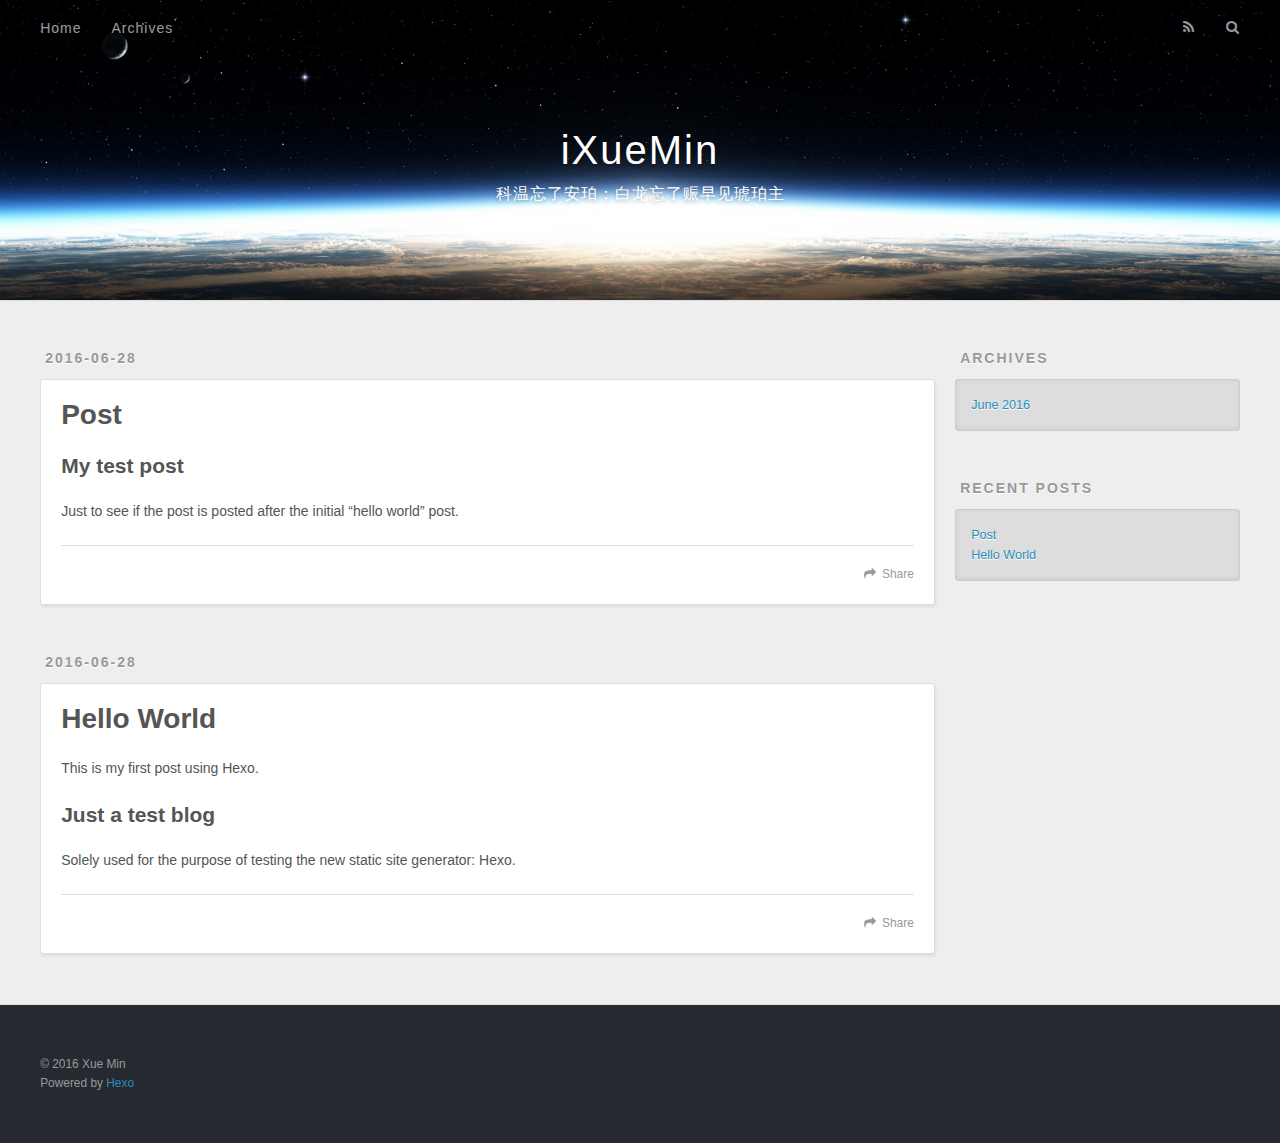
==== index.html @ 7522e84b "Site updated: 2016-06-28 23:35:28" ====
<!DOCTYPE html>
<html>
<head>
  <meta charset="utf-8">
  
  <title>iXueMin</title>
  <meta name="viewport" content="width=device-width, initial-scale=1, maximum-scale=1">
  <meta name="description">
<meta property="og:type" content="website">
<meta property="og:title" content="iXueMin">
<meta property="og:url" content="http://yoursite.com/index.html">
<meta property="og:site_name" content="iXueMin">
<meta property="og:description">
<meta name="twitter:card" content="summary">
<meta name="twitter:title" content="iXueMin">
<meta name="twitter:description">
  
    <link rel="alternate" href="/atom.xml" title="iXueMin" type="application/atom+xml">
  
  
    <link rel="icon" href="/favicon.png">
  
  
    <link href="//fonts.googleapis.com/css?family=Source+Code+Pro" rel="stylesheet" type="text/css">
  
  <link rel="stylesheet" href="/css/style.css">
  

</head>

<body>
  <div id="container">
    <div id="wrap">
      <header id="header">
  <div id="banner"></div>
  <div id="header-outer" class="outer">
    <div id="header-title" class="inner">
      <h1 id="logo-wrap">
        <a href="/" id="logo">iXueMin</a>
      </h1>
      
        <h2 id="subtitle-wrap">
          <a href="/" id="subtitle">科温忘了安珀；白龙忘了赈早见琥珀主</a>
        </h2>
      
    </div>
    <div id="header-inner" class="inner">
      <nav id="main-nav">
        <a id="main-nav-toggle" class="nav-icon"></a>
        
          <a class="main-nav-link" href="/">Home</a>
        
          <a class="main-nav-link" href="/archives">Archives</a>
        
      </nav>
      <nav id="sub-nav">
        
          <a id="nav-rss-link" class="nav-icon" href="/atom.xml" title="RSS Feed"></a>
        
        <a id="nav-search-btn" class="nav-icon" title="Search"></a>
      </nav>
      <div id="search-form-wrap">
        <form action="//google.com/search" method="get" accept-charset="UTF-8" class="search-form"><input type="search" name="q" results="0" class="search-form-input" placeholder="Search"><button type="submit" class="search-form-submit">&#xF002;</button><input type="hidden" name="sitesearch" value="http://yoursite.com"></form>
      </div>
    </div>
  </div>
</header>
      <div class="outer">
        <section id="main">
  
    <article id="post-Post" class="article article-type-post" itemscope itemprop="blogPost">
  <div class="article-meta">
    <a href="/2016/06/28/Post/" class="article-date">
  <time datetime="2016-06-28T14:55:55.000Z" itemprop="datePublished">2016-06-28</time>
</a>
    
  </div>
  <div class="article-inner">
    
    
      <header class="article-header">
        
  
    <h1 itemprop="name">
      <a class="article-title" href="/2016/06/28/Post/">Post</a>
    </h1>
  

      </header>
    
    <div class="article-entry" itemprop="articleBody">
      
        <h2 id="My-test-post"><a href="#My-test-post" class="headerlink" title="My test post"></a>My test post</h2><p>Just to see if the post is posted after the initial “hello world” post.</p>

      
    </div>
    <footer class="article-footer">
      <a data-url="http://yoursite.com/2016/06/28/Post/" data-id="cipzm7ern000268un1mjns4jp" class="article-share-link">Share</a>
      
      
    </footer>
  </div>
  
</article>


  
    <article id="post-hello-world" class="article article-type-post" itemscope itemprop="blogPost">
  <div class="article-meta">
    <a href="/2016/06/28/hello-world/" class="article-date">
  <time datetime="2016-06-28T14:15:47.000Z" itemprop="datePublished">2016-06-28</time>
</a>
    
  </div>
  <div class="article-inner">
    
    
      <header class="article-header">
        
  
    <h1 itemprop="name">
      <a class="article-title" href="/2016/06/28/hello-world/">Hello World</a>
    </h1>
  

      </header>
    
    <div class="article-entry" itemprop="articleBody">
      
        <p>This is my first post using Hexo.</p>
<h2 id="Just-a-test-blog"><a href="#Just-a-test-blog" class="headerlink" title="Just a test blog"></a>Just a test blog</h2><p>Solely used for the purpose of testing the new static site generator: Hexo.</p>

      
    </div>
    <footer class="article-footer">
      <a data-url="http://yoursite.com/2016/06/28/hello-world/" data-id="cipzm7ert000368unzzwz5655" class="article-share-link">Share</a>
      
      
    </footer>
  </div>
  
</article>


  

</section>
        
          <aside id="sidebar">
  
    

  
    

  
    
  
    
  <div class="widget-wrap">
    <h3 class="widget-title">Archives</h3>
    <div class="widget">
      <ul class="archive-list"><li class="archive-list-item"><a class="archive-list-link" href="/archives/2016/06/">June 2016</a></li></ul>
    </div>
  </div>


  
    
  <div class="widget-wrap">
    <h3 class="widget-title">Recent Posts</h3>
    <div class="widget">
      <ul>
        
          <li>
            <a href="/2016/06/28/Post/">Post</a>
          </li>
        
          <li>
            <a href="/2016/06/28/hello-world/">Hello World</a>
          </li>
        
      </ul>
    </div>
  </div>

  
</aside>
        
      </div>
      <footer id="footer">
  
  <div class="outer">
    <div id="footer-info" class="inner">
      &copy; 2016 Xue Min<br>
      Powered by <a href="http://hexo.io/" target="_blank">Hexo</a>
    </div>
  </div>
</footer>
    </div>
    <nav id="mobile-nav">
  
    <a href="/" class="mobile-nav-link">Home</a>
  
    <a href="/archives" class="mobile-nav-link">Archives</a>
  
</nav>
    

<script src="//ajax.googleapis.com/ajax/libs/jquery/2.0.3/jquery.min.js"></script>


  <link rel="stylesheet" href="/fancybox/jquery.fancybox.css">
  <script src="/fancybox/jquery.fancybox.pack.js"></script>


<script src="/js/script.js"></script>

  </div>
</body>
</html>
---- css/style.css ----
body {
  width: 100%;
}
body:before,
body:after {
  content: "";
  display: table;
}
body:after {
  clear: both;
}
html,
body,
div,
span,
applet,
object,
iframe,
h1,
h2,
h3,
h4,
h5,
h6,
p,
blockquote,
pre,
a,
abbr,
acronym,
address,
big,
cite,
code,
del,
dfn,
em,
img,
ins,
kbd,
q,
s,
samp,
small,
strike,
strong,
sub,
sup,
tt,
var,
dl,
dt,
dd,
ol,
ul,
li,
fieldset,
form,
label,
legend,
table,
caption,
tbody,
tfoot,
thead,
tr,
th,
td {
  margin: 0;
  padding: 0;
  border: 0;
  outline: 0;
  font-weight: inherit;
  font-style: inherit;
  font-family: inherit;
  font-size: 100%;
  vertical-align: baseline;
}
body {
  line-height: 1;
  color: #000;
  background: #fff;
}
ol,
ul {
  list-style: none;
}
table {
  border-collapse: separate;
  border-spacing: 0;
  vertical-align: middle;
}
caption,
th,
td {
  text-align: left;
  font-weight: normal;
  vertical-align: middle;
}
a img {
  border: none;
}
input,
button {
  margin: 0;
  padding: 0;
}
input::-moz-focus-inner,
button::-moz-focus-inner {
  border: 0;
  padding: 0;
}
@font-face {
  font-family: FontAwesome;
  font-style: normal;
  font-weight: normal;
  src: url("fonts/fontawesome-webfont.eot?v=#4.0.3");
  src: url("fonts/fontawesome-webfont.eot?#iefix&v=#4.0.3") format("embedded-opentype"), url("fonts/fontawesome-webfont.woff?v=#4.0.3") format("woff"), url("fonts/fontawesome-webfont.ttf?v=#4.0.3") format("truetype"), url("fonts/fontawesome-webfont.svg#fontawesomeregular?v=#4.0.3") format("svg");
}
html,
body,
#container {
  height: 100%;
}
body {
  background: #eee;
  font: 14px "Helvetica Neue", Helvetica, Arial, sans-serif;
  -webkit-text-size-adjust: 100%;
}
.outer {
  max-width: 1220px;
  margin: 0 auto;
  padding: 0 20px;
}
.outer:before,
.outer:after {
  content: "";
  display: table;
}
.outer:after {
  clear: both;
}
.inner {
  display: inline;
  float: left;
  width: 98.33333333333333%;
  margin: 0 0.833333333333333%;
}
.left,
.alignleft {
  float: left;
}
.right,
.alignright {
  float: right;
}
.clear {
  clear: both;
}
#container {
  position: relative;
}
.mobile-nav-on {
  overflow: hidden;
}
#wrap {
  height: 100%;
  width: 100%;
  position: absolute;
  top: 0;
  left: 0;
  -webkit-transition: 0.2s ease-out;
  -moz-transition: 0.2s ease-out;
  -ms-transition: 0.2s ease-out;
  transition: 0.2s ease-out;
  z-index: 1;
  background: #eee;
}
.mobile-nav-on #wrap {
  left: 280px;
}
@media screen and (min-width: 768px) {
  #main {
    display: inline;
    float: left;
    width: 73.33333333333333%;
    margin: 0 0.833333333333333%;
  }
}
.article-date,
.article-category-link,
.archive-year,
.widget-title {
  text-decoration: none;
  text-transform: uppercase;
  letter-spacing: 2px;
  color: #999;
  margin-bottom: 1em;
  margin-left: 5px;
  line-height: 1em;
  text-shadow: 0 1px #fff;
  font-weight: bold;
}
.article-inner,
.archive-article-inner {
  background: #fff;
  -webkit-box-shadow: 1px 2px 3px #ddd;
  box-shadow: 1px 2px 3px #ddd;
  border: 1px solid #ddd;
  -webkit-border-radius: 3px;
  border-radius: 3px;
}
.article-entry h1,
.widget h1 {
  font-size: 2em;
}
.article-entry h2,
.widget h2 {
  font-size: 1.5em;
}
.article-entry h3,
.widget h3 {
  font-size: 1.3em;
}
.article-entry h4,
.widget h4 {
  font-size: 1.2em;
}
.article-entry h5,
.widget h5 {
  font-size: 1em;
}
.article-entry h6,
.widget h6 {
  font-size: 1em;
  color: #999;
}
.article-entry hr,
.widget hr {
  border: 1px dashed #ddd;
}
.article-entry strong,
.widget strong {
  font-weight: bold;
}
.article-entry em,
.widget em,
.article-entry cite,
.widget cite {
  font-style: italic;
}
.article-entry sup,
.widget sup,
.article-entry sub,
.widget sub {
  font-size: 0.75em;
  line-height: 0;
  position: relative;
  vertical-align: baseline;
}
.article-entry sup,
.widget sup {
  top: -0.5em;
}
.article-entry sub,
.widget sub {
  bottom: -0.2em;
}
.article-entry small,
.widget small {
  font-size: 0.85em;
}
.article-entry acronym,
.widget acronym,
.article-entry abbr,
.widget abbr {
  border-bottom: 1px dotted;
}
.article-entry ul,
.widget ul,
.article-entry ol,
.widget ol,
.article-entry dl,
.widget dl {
  margin: 0 20px;
  line-height: 1.6em;
}
.article-entry ul ul,
.widget ul ul,
.article-entry ol ul,
.widget ol ul,
.article-entry ul ol,
.widget ul ol,
.article-entry ol ol,
.widget ol ol {
  margin-top: 0;
  margin-bottom: 0;
}
.article-entry ul,
.widget ul {
  list-style: disc;
}
.article-entry ol,
.widget ol {
  list-style: decimal;
}
.article-entry dt,
.widget dt {
  font-weight: bold;
}
#header {
  height: 300px;
  position: relative;
  border-bottom: 1px solid #ddd;
}
#header:before,
#header:after {
  content: "";
  position: absolute;
  left: 0;
  right: 0;
  height: 40px;
}
#header:before {
  top: 0;
  background: -webkit-linear-gradient(rgba(0,0,0,0.2), transparent);
  background: -moz-linear-gradient(rgba(0,0,0,0.2), transparent);
  background: -ms-linear-gradient(rgba(0,0,0,0.2), transparent);
  background: linear-gradient(rgba(0,0,0,0.2), transparent);
}
#header:after {
  bottom: 0;
  background: -webkit-linear-gradient(transparent, rgba(0,0,0,0.2));
  background: -moz-linear-gradient(transparent, rgba(0,0,0,0.2));
  background: -ms-linear-gradient(transparent, rgba(0,0,0,0.2));
  background: linear-gradient(transparent, rgba(0,0,0,0.2));
}
#header-outer {
  height: 100%;
  position: relative;
}
#header-inner {
  position: relative;
  overflow: hidden;
}
#banner {
  position: absolute;
  top: 0;
  left: 0;
  width: 100%;
  height: 100%;
  background: url("images/banner.jpg") center #000;
  -webkit-background-size: cover;
  -moz-background-size: cover;
  background-size: cover;
  z-index: -1;
}
#header-title {
  text-align: center;
  height: 40px;
  position: absolute;
  top: 50%;
  left: 0;
  margin-top: -20px;
}
#logo,
#subtitle {
  text-decoration: none;
  color: #fff;
  font-weight: 300;
  text-shadow: 0 1px 4px rgba(0,0,0,0.3);
}
#logo {
  font-size: 40px;
  line-height: 40px;
  letter-spacing: 2px;
}
#subtitle {
  font-size: 16px;
  line-height: 16px;
  letter-spacing: 1px;
}
#subtitle-wrap {
  margin-top: 16px;
}
#main-nav {
  float: left;
  margin-left: -15px;
}
.nav-icon,
.main-nav-link {
  float: left;
  color: #fff;
  opacity: 0.6;
  text-decoration: none;
  text-shadow: 0 1px rgba(0,0,0,0.2);
  -webkit-transition: opacity 0.2s;
  -moz-transition: opacity 0.2s;
  -ms-transition: opacity 0.2s;
  transition: opacity 0.2s;
  display: block;
  padding: 20px 15px;
}
.nav-icon:hover,
.main-nav-link:hover {
  opacity: 1;
}
.nav-icon {
  font-family: FontAwesome;
  text-align: center;
  font-size: 14px;
  width: 14px;
  height: 14px;
  padding: 20px 15px;
  position: relative;
  cursor: pointer;
}
.main-nav-link {
  font-weight: 300;
  letter-spacing: 1px;
}
@media screen and (max-width: 479px) {
  .main-nav-link {
    display: none;
  }
}
#main-nav-toggle {
  display: none;
}
#main-nav-toggle:before {
  content: "\f0c9";
}
@media screen and (max-width: 479px) {
  #main-nav-toggle {
    display: block;
  }
}
#sub-nav {
  float: right;
  margin-right: -15px;
}
#nav-rss-link:before {
  content: "\f09e";
}
#nav-search-btn:before {
  content: "\f002";
}
#search-form-wrap {
  position: absolute;
  top: 15px;
  width: 150px;
  height: 30px;
  right: -150px;
  opacity: 0;
  -webkit-transition: 0.2s ease-out;
  -moz-transition: 0.2s ease-out;
  -ms-transition: 0.2s ease-out;
  transition: 0.2s ease-out;
}
#search-form-wrap.on {
  opacity: 1;
  right: 0;
}
@media screen and (max-width: 479px) {
  #search-form-wrap {
    width: 100%;
    right: -100%;
  }
}
.search-form {
  position: absolute;
  top: 0;
  left: 0;
  right: 0;
  background: #fff;
  padding: 5px 15px;
  -webkit-border-radius: 15px;
  border-radius: 15px;
  -webkit-box-shadow: 0 0 10px rgba(0,0,0,0.3);
  box-shadow: 0 0 10px rgba(0,0,0,0.3);
}
.search-form-input {
  border: none;
  background: none;
  color: #555;
  width: 100%;
  font: 13px "Helvetica Neue", Helvetica, Arial, sans-serif;
  outline: none;
}
.search-form-input::-webkit-search-results-decoration,
.search-form-input::-webkit-search-cancel-button {
  -webkit-appearance: none;
}
.search-form-submit {
  position: absolute;
  top: 50%;
  right: 10px;
  margin-top: -7px;
  font: 13px FontAwesome;
  border: none;
  background: none;
  color: #bbb;
  cursor: pointer;
}
.search-form-submit:hover,
.search-form-submit:focus {
  color: #777;
}
.article {
  margin: 50px 0;
}
.article-inner {
  overflow: hidden;
}
.article-meta:before,
.article-meta:after {
  content: "";
  display: table;
}
.article-meta:after {
  clear: both;
}
.article-date {
  float: left;
}
.article-category {
  float: left;
  line-height: 1em;
  color: #ccc;
  text-shadow: 0 1px #fff;
  margin-left: 8px;
}
.article-category:before {
  content: "\2022";
}
.article-category-link {
  margin: 0 12px 1em;
}
.article-header {
  padding: 20px 20px 0;
}
.article-title {
  text-decoration: none;
  font-size: 2em;
  font-weight: bold;
  color: #555;
  line-height: 1.1em;
  -webkit-transition: color 0.2s;
  -moz-transition: color 0.2s;
  -ms-transition: color 0.2s;
  transition: color 0.2s;
}
a.article-title:hover {
  color: #258fb8;
}
.article-entry {
  color: #555;
  padding: 0 20px;
}
.article-entry:before,
.article-entry:after {
  content: "";
  display: table;
}
.article-entry:after {
  clear: both;
}
.article-entry p,
.article-entry table {
  line-height: 1.6em;
  margin: 1.6em 0;
}
.article-entry h1,
.article-entry h2,
.article-entry h3,
.article-entry h4,
.article-entry h5,
.article-entry h6 {
  font-weight: bold;
}
.article-entry h1,
.article-entry h2,
.article-entry h3,
.article-entry h4,
.article-entry h5,
.article-entry h6 {
  line-height: 1.1em;
  margin: 1.1em 0;
}
.article-entry a {
  color: #258fb8;
  text-decoration: none;
}
.article-entry a:hover {
  text-decoration: underline;
}
.article-entry ul,
.article-entry ol,
.article-entry dl {
  margin-top: 1.6em;
  margin-bottom: 1.6em;
}
.article-entry img,
.article-entry video {
  max-width: 100%;
  height: auto;
  display: block;
  margin: auto;
}
.article-entry iframe {
  border: none;
}
.article-entry table {
  width: 100%;
  border-collapse: collapse;
  border-spacing: 0;
}
.article-entry th {
  font-weight: bold;
  border-bottom: 3px solid #ddd;
  padding-bottom: 0.5em;
}
.article-entry td {
  border-bottom: 1px solid #ddd;
  padding: 10px 0;
}
.article-entry blockquote {
  font-family: Georgia, "Times New Roman", serif;
  font-size: 1.4em;
  margin: 1.6em 20px;
  text-align: center;
}
.article-entry blockquote footer {
  font-size: 14px;
  margin: 1.6em 0;
  font-family: "Helvetica Neue", Helvetica, Arial, sans-serif;
}
.article-entry blockquote footer cite:before {
  content: "—";
  padding: 0 0.5em;
}
.article-entry .pullquote {
  text-align: left;
  width: 45%;
  margin: 0;
}
.article-entry .pullquote.left {
  margin-left: 0.5em;
  margin-right: 1em;
}
.article-entry .pullquote.right {
  margin-right: 0.5em;
  margin-left: 1em;
}
.article-entry .caption {
  color: #999;
  display: block;
  font-size: 0.9em;
  margin-top: 0.5em;
  position: relative;
  text-align: center;
}
.article-entry .video-container {
  position: relative;
  padding-top: 56.25%;
  height: 0;
  overflow: hidden;
}
.article-entry .video-container iframe,
.article-entry .video-container object,
.article-entry .video-container embed {
  position: absolute;
  top: 0;
  left: 0;
  width: 100%;
  height: 100%;
  margin-top: 0;
}
.article-more-link a {
  display: inline-block;
  line-height: 1em;
  padding: 6px 15px;
  -webkit-border-radius: 15px;
  border-radius: 15px;
  background: #eee;
  color: #999;
  text-shadow: 0 1px #fff;
  text-decoration: none;
}
.article-more-link a:hover {
  background: #258fb8;
  color: #fff;
  text-decoration: none;
  text-shadow: 0 1px #1e7293;
}
.article-footer {
  font-size: 0.85em;
  line-height: 1.6em;
  border-top: 1px solid #ddd;
  padding-top: 1.6em;
  margin: 0 20px 20px;
}
.article-footer:before,
.article-footer:after {
  content: "";
  display: table;
}
.article-footer:after {
  clear: both;
}
.article-footer a {
  color: #999;
  text-decoration: none;
}
.article-footer a:hover {
  color: #555;
}
.article-tag-list-item {
  float: left;
  margin-right: 10px;
}
.article-tag-list-link:before {
  content: "#";
}
.article-comment-link {
  float: right;
}
.article-comment-link:before {
  content: "\f075";
  font-family: FontAwesome;
  padding-right: 8px;
}
.article-share-link {
  cursor: pointer;
  float: right;
  margin-left: 20px;
}
.article-share-link:before {
  content: "\f064";
  font-family: FontAwesome;
  padding-right: 6px;
}
#article-nav {
  position: relative;
}
#article-nav:before,
#article-nav:after {
  content: "";
  display: table;
}
#article-nav:after {
  clear: both;
}
@media screen and (min-width: 768px) {
  #article-nav {
    margin: 50px 0;
  }
  #article-nav:before {
    width: 8px;
    height: 8px;
    position: absolute;
    top: 50%;
    left: 50%;
    margin-top: -4px;
    margin-left: -4px;
    content: "";
    -webkit-border-radius: 50%;
    border-radius: 50%;
    background: #ddd;
    -webkit-box-shadow: 0 1px 2px #fff;
    box-shadow: 0 1px 2px #fff;
  }
}
.article-nav-link-wrap {
  text-decoration: none;
  text-shadow: 0 1px #fff;
  color: #999;
  -webkit-box-sizing: border-box;
  -moz-box-sizing: border-box;
  box-sizing: border-box;
  margin-top: 50px;
  text-align: center;
  display: block;
}
.article-nav-link-wrap:hover {
  color: #555;
}
@media screen and (min-width: 768px) {
  .article-nav-link-wrap {
    width: 50%;
    margin-top: 0;
  }
}
@media screen and (min-width: 768px) {
  #article-nav-newer {
    float: left;
    text-align: right;
    padding-right: 20px;
  }
}
@media screen and (min-width: 768px) {
  #article-nav-older {
    float: right;
    text-align: left;
    padding-left: 20px;
  }
}
.article-nav-caption {
  text-transform: uppercase;
  letter-spacing: 2px;
  color: #ddd;
  line-height: 1em;
  font-weight: bold;
}
#article-nav-newer .article-nav-caption {
  margin-right: -2px;
}
.article-nav-title {
  font-size: 0.85em;
  line-height: 1.6em;
  margin-top: 0.5em;
}
.article-share-box {
  position: absolute;
  display: none;
  background: #fff;
  -webkit-box-shadow: 1px 2px 10px rgba(0,0,0,0.2);
  box-shadow: 1px 2px 10px rgba(0,0,0,0.2);
  -webkit-border-radius: 3px;
  border-radius: 3px;
  margin-left: -145px;
  overflow: hidden;
  z-index: 1;
}
.article-share-box.on {
  display: block;
}
.article-share-input {
  width: 100%;
  background: none;
  -webkit-box-sizing: border-box;
  -moz-box-sizing: border-box;
  box-sizing: border-box;
  font: 14px "Helvetica Neue", Helvetica, Arial, sans-serif;
  padding: 0 15px;
  color: #555;
  outline: none;
  border: 1px solid #ddd;
  -webkit-border-radius: 3px 3px 0 0;
  border-radius: 3px 3px 0 0;
  height: 36px;
  line-height: 36px;
}
.article-share-links {
  background: #eee;
}
.article-share-links:before,
.article-share-links:after {
  content: "";
  display: table;
}
.article-share-links:after {
  clear: both;
}
.article-share-twitter,
.article-share-facebook,
.article-share-pinterest,
.article-share-google {
  width: 50px;
  height: 36px;
  display: block;
  float: left;
  position: relative;
  color: #999;
  text-shadow: 0 1px #fff;
}
.article-share-twitter:before,
.article-share-facebook:before,
.article-share-pinterest:before,
.article-share-google:before {
  font-size: 20px;
  font-family: FontAwesome;
  width: 20px;
  height: 20px;
  position: absolute;
  top: 50%;
  left: 50%;
  margin-top: -10px;
  margin-left: -10px;
  text-align: center;
}
.article-share-twitter:hover,
.article-share-facebook:hover,
.article-share-pinterest:hover,
.article-share-google:hover {
  color: #fff;
}
.article-share-twitter:before {
  content: "\f099";
}
.article-share-twitter:hover {
  background: #00aced;
  text-shadow: 0 1px #008abe;
}
.article-share-facebook:before {
  content: "\f09a";
}
.article-share-facebook:hover {
  background: #3b5998;
  text-shadow: 0 1px #2f477a;
}
.article-share-pinterest:before {
  content: "\f0d2";
}
.article-share-pinterest:hover {
  background: #cb2027;
  text-shadow: 0 1px #a21a1f;
}
.article-share-google:before {
  content: "\f0d5";
}
.article-share-google:hover {
  background: #dd4b39;
  text-shadow: 0 1px #be3221;
}
.article-gallery {
  background: #000;
  position: relative;
}
.article-gallery-photos {
  position: relative;
  overflow: hidden;
}
.article-gallery-img {
  display: none;
  max-width: 100%;
}
.article-gallery-img:first-child {
  display: block;
}
.article-gallery-img.loaded {
  position: absolute;
  display: block;
}
.article-gallery-img img {
  display: block;
  max-width: 100%;
  margin: 0 auto;
}
#comments {
  background: #fff;
  -webkit-box-shadow: 1px 2px 3px #ddd;
  box-shadow: 1px 2px 3px #ddd;
  padding: 20px;
  border: 1px solid #ddd;
  -webkit-border-radius: 3px;
  border-radius: 3px;
  margin: 50px 0;
}
#comments a {
  color: #258fb8;
}
.archives-wrap {
  margin: 50px 0;
}
.archives:before,
.archives:after {
  content: "";
  display: table;
}
.archives:after {
  clear: both;
}
.archive-year-wrap {
  margin-bottom: 1em;
}
.archives {
  -webkit-column-gap: 10px;
  -moz-column-gap: 10px;
  column-gap: 10px;
}
@media screen and (min-width: 480px) and (max-width: 767px) {
  .archives {
    -webkit-column-count: 2;
    -moz-column-count: 2;
    column-count: 2;
  }
}
@media screen and (min-width: 768px) {
  .archives {
    -webkit-column-count: 3;
    -moz-column-count: 3;
    column-count: 3;
  }
}
.archive-article {
  -webkit-column-break-inside: avoid;
  page-break-inside: avoid;
  overflow: hidden;
  break-inside: avoid-column;
}
.archive-article-inner {
  padding: 10px;
  margin-bottom: 15px;
}
.archive-article-title {
  text-decoration: none;
  font-weight: bold;
  color: #555;
  -webkit-transition: color 0.2s;
  -moz-transition: color 0.2s;
  -ms-transition: color 0.2s;
  transition: color 0.2s;
  line-height: 1.6em;
}
.archive-article-title:hover {
  color: #258fb8;
}
.archive-article-footer {
  margin-top: 1em;
}
.archive-article-date {
  color: #999;
  text-decoration: none;
  font-size: 0.85em;
  line-height: 1em;
  margin-bottom: 0.5em;
  display: block;
}
#page-nav {
  margin: 50px auto;
  background: #fff;
  -webkit-box-shadow: 1px 2px 3px #ddd;
  box-shadow: 1px 2px 3px #ddd;
  border: 1px solid #ddd;
  -webkit-border-radius: 3px;
  border-radius: 3px;
  text-align: center;
  color: #999;
  overflow: hidden;
}
#page-nav:before,
#page-nav:after {
  content: "";
  display: table;
}
#page-nav:after {
  clear: both;
}
#page-nav a,
#page-nav span {
  padding: 10px 20px;
  line-height: 1;
  height: 2ex;
}
#page-nav a {
  color: #999;
  text-decoration: none;
}
#page-nav a:hover {
  background: #999;
  color: #fff;
}
#page-nav .prev {
  float: left;
}
#page-nav .next {
  float: right;
}
#page-nav .page-number {
  display: inline-block;
}
@media screen and (max-width: 479px) {
  #page-nav .page-number {
    display: none;
  }
}
#page-nav .current {
  color: #555;
  font-weight: bold;
}
#page-nav .space {
  color: #ddd;
}
#footer {
  background: #262a30;
  padding: 50px 0;
  border-top: 1px solid #ddd;
  color: #999;
}
#footer a {
  color: #258fb8;
  text-decoration: none;
}
#footer a:hover {
  text-decoration: underline;
}
#footer-info {
  line-height: 1.6em;
  font-size: 0.85em;
}
.article-entry pre,
.article-entry .highlight {
  background: #2d2d2d;
  margin: 0 -20px;
  padding: 15px 20px;
  border-style: solid;
  border-color: #ddd;
  border-width: 1px 0;
  overflow: auto;
  color: #ccc;
  line-height: 22.400000000000002px;
}
.article-entry .highlight .gutter pre,
.article-entry .gist .gist-file .gist-data .line-numbers {
  color: #666;
  font-size: 0.85em;
}
.article-entry pre,
.article-entry code {
  font-family: "Source Code Pro", Consolas, Monaco, Menlo, Consolas, monospace;
}
.article-entry code {
  background: #eee;
  text-shadow: 0 1px #fff;
  padding: 0 0.3em;
}
.article-entry pre code {
  background: none;
  text-shadow: none;
  padding: 0;
}
.article-entry .highlight pre {
  border: none;
  margin: 0;
  padding: 0;
}
.article-entry .highlight table {
  margin: 0;
  width: auto;
}
.article-entry .highlight td {
  border: none;
  padding: 0;
}
.article-entry .highlight figcaption {
  font-size: 0.85em;
  color: #999;
  line-height: 1em;
  margin-bottom: 1em;
}
.article-entry .highlight figcaption:before,
.article-entry .highlight figcaption:after {
  content: "";
  display: table;
}
.article-entry .highlight figcaption:after {
  clear: both;
}
.article-entry .highlight figcaption a {
  float: right;
}
.article-entry .highlight .gutter pre {
  text-align: right;
  padding-right: 20px;
}
.article-entry .highlight .line {
  height: 22.400000000000002px;
}
.article-entry .highlight .line.marked {
  background: #515151;
}
.article-entry .gist {
  margin: 0 -20px;
  border-style: solid;
  border-color: #ddd;
  border-width: 1px 0;
  background: #2d2d2d;
  padding: 15px 20px 15px 0;
}
.article-entry .gist .gist-file {
  border: none;
  font-family: "Source Code Pro", Consolas, Monaco, Menlo, Consolas, monospace;
  margin: 0;
}
.article-entry .gist .gist-file .gist-data {
  background: none;
  border: none;
}
.article-entry .gist .gist-file .gist-data .line-numbers {
  background: none;
  border: none;
  padding: 0 20px 0 0;
}
.article-entry .gist .gist-file .gist-data .line-data {
  padding: 0 !important;
}
.article-entry .gist .gist-file .highlight {
  margin: 0;
  padding: 0;
  border: none;
}
.article-entry .gist .gist-file .gist-meta {
  background: #2d2d2d;
  color: #999;
  font: 0.85em "Helvetica Neue", Helvetica, Arial, sans-serif;
  text-shadow: 0 0;
  padding: 0;
  margin-top: 1em;
  margin-left: 20px;
}
.article-entry .gist .gist-file .gist-meta a {
  color: #258fb8;
  font-weight: normal;
}
.article-entry .gist .gist-file .gist-meta a:hover {
  text-decoration: underline;
}
pre .comment,
pre .title {
  color: #999;
}
pre .variable,
pre .attribute,
pre .tag,
pre .regexp,
pre .ruby .constant,
pre .xml .tag .title,
pre .xml .pi,
pre .xml .doctype,
pre .html .doctype,
pre .css .id,
pre .css .class,
pre .css .pseudo {
  color: #f2777a;
}
pre .number,
pre .preprocessor,
pre .built_in,
pre .literal,
pre .params,
pre .constant {
  color: #f99157;
}
pre .class,
pre .ruby .class .title,
pre .css .rules .attribute {
  color: #9c9;
}
pre .string,
pre .value,
pre .inheritance,
pre .header,
pre .ruby .symbol,
pre .xml .cdata {
  color: #9c9;
}
pre .css .hexcolor {
  color: #6cc;
}
pre .function,
pre .python .decorator,
pre .python .title,
pre .ruby .function .title,
pre .ruby .title .keyword,
pre .perl .sub,
pre .javascript .title,
pre .coffeescript .title {
  color: #69c;
}
pre .keyword,
pre .javascript .function {
  color: #c9c;
}
@media screen and (max-width: 479px) {
  #mobile-nav {
    position: absolute;
    top: 0;
    left: 0;
    width: 280px;
    height: 100%;
    background: #191919;
    border-right: 1px solid #fff;
  }
}
@media screen and (max-width: 479px) {
  .mobile-nav-link {
    display: block;
    color: #999;
    text-decoration: none;
    padding: 15px 20px;
    font-weight: bold;
  }
  .mobile-nav-link:hover {
    color: #fff;
  }
}
@media screen and (min-width: 768px) {
  #sidebar {
    display: inline;
    float: left;
    width: 23.333333333333332%;
    margin: 0 0.833333333333333%;
  }
}
.widget-wrap {
  margin: 50px 0;
}
.widget {
  color: #777;
  text-shadow: 0 1px #fff;
  background: #ddd;
  -webkit-box-shadow: 0 -1px 4px #ccc inset;
  box-shadow: 0 -1px 4px #ccc inset;
  border: 1px solid #ccc;
  padding: 15px;
  -webkit-border-radius: 3px;
  border-radius: 3px;
}
.widget a {
  color: #258fb8;
  text-decoration: none;
}
.widget a:hover {
  text-decoration: underline;
}
.widget ul ul,
.widget ol ul,
.widget dl ul,
.widget ul ol,
.widget ol ol,
.widget dl ol,
.widget ul dl,
.widget ol dl,
.widget dl dl {
  margin-left: 15px;
  list-style: disc;
}
.widget {
  line-height: 1.6em;
  word-wrap: break-word;
  font-size: 0.9em;
}
.widget ul,
.widget ol {
  list-style: none;
  margin: 0;
}
.widget ul ul,
.widget ol ul,
.widget ul ol,
.widget ol ol {
  margin: 0 20px;
}
.widget ul ul,
.widget ol ul {
  list-style: disc;
}
.widget ul ol,
.widget ol ol {
  list-style: decimal;
}
.category-list-count,
.tag-list-count,
.archive-list-count {
  padding-left: 5px;
  color: #999;
  font-size: 0.85em;
}
.category-list-count:before,
.tag-list-count:before,
.archive-list-count:before {
  content: "(";
}
.category-list-count:after,
.tag-list-count:after,
.archive-list-count:after {
  content: ")";
}
.tagcloud a {
  margin-right: 5px;
  display: inline-block;
}
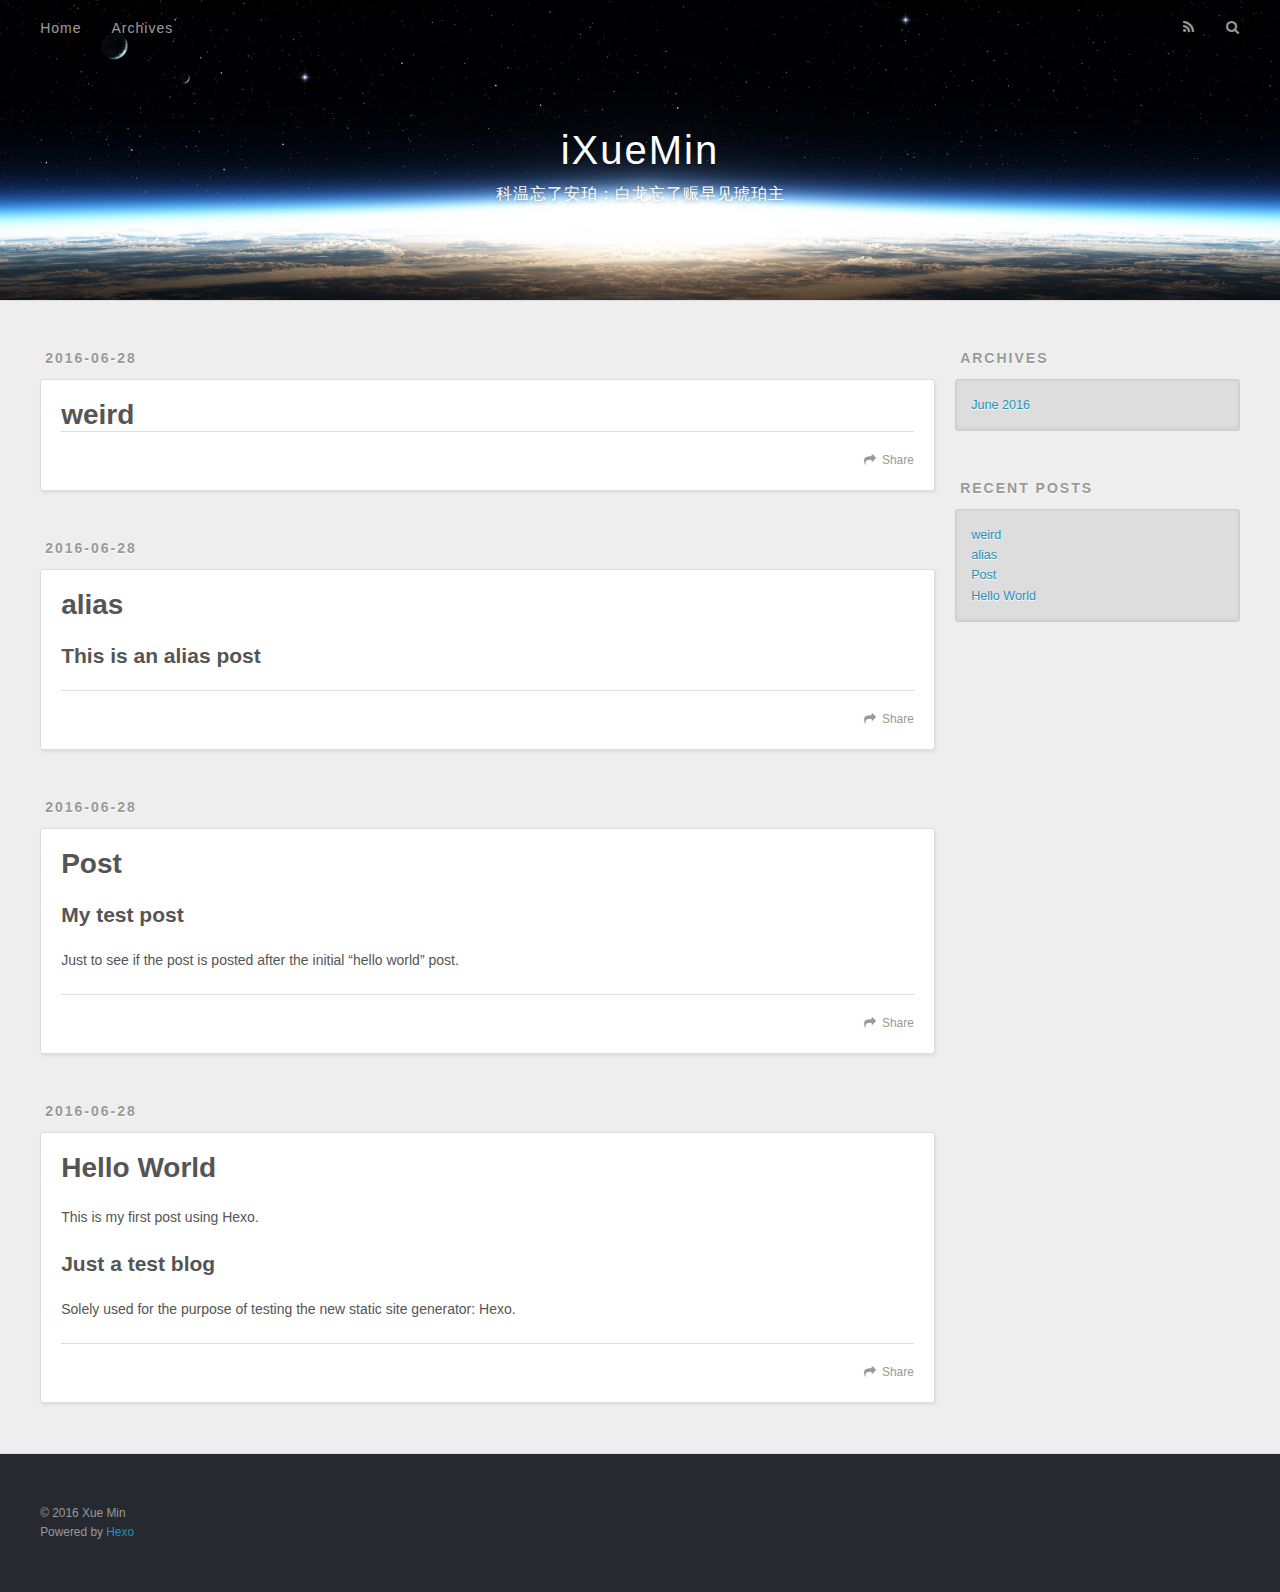
==== commit e7f0918d: "Site updated: 2016-06-28 23:58:21" ====
--- a/index.html
+++ b/index.html
@@ -68,6 +68,78 @@
       <div class="outer">
         <section id="main">
   
+    <article id="post-weird" class="article article-type-post" itemscope itemprop="blogPost">
+  <div class="article-meta">
+    <a href="/2016/06/28/weird/" class="article-date">
+  <time datetime="2016-06-28T15:56:43.000Z" itemprop="datePublished">2016-06-28</time>
+</a>
+    
+  </div>
+  <div class="article-inner">
+    
+    
+      <header class="article-header">
+        
+  
+    <h1 itemprop="name">
+      <a class="article-title" href="/2016/06/28/weird/">weird</a>
+    </h1>
+  
+
+      </header>
+    
+    <div class="article-entry" itemprop="articleBody">
+      
+        
+      
+    </div>
+    <footer class="article-footer">
+      <a data-url="http://yoursite.com/2016/06/28/weird/" data-id="cipzn0twr0005vxunzz3v0kdj" class="article-share-link">Share</a>
+      
+      
+    </footer>
+  </div>
+  
+</article>
+
+
+  
+    <article id="post-alias" class="article article-type-post" itemscope itemprop="blogPost">
+  <div class="article-meta">
+    <a href="/2016/06/28/alias/" class="article-date">
+  <time datetime="2016-06-28T15:55:37.000Z" itemprop="datePublished">2016-06-28</time>
+</a>
+    
+  </div>
+  <div class="article-inner">
+    
+    
+      <header class="article-header">
+        
+  
+    <h1 itemprop="name">
+      <a class="article-title" href="/2016/06/28/alias/">alias</a>
+    </h1>
+  
+
+      </header>
+    
+    <div class="article-entry" itemprop="articleBody">
+      
+        <h2 id="This-is-an-alias-post"><a href="#This-is-an-alias-post" class="headerlink" title="This is an alias post"></a>This is an alias post</h2>
+      
+    </div>
+    <footer class="article-footer">
+      <a data-url="http://yoursite.com/2016/06/28/alias/" data-id="cipzn0twc0003vxunihjpgb8r" class="article-share-link">Share</a>
+      
+      
+    </footer>
+  </div>
+  
+</article>
+
+
+  
     <article id="post-Post" class="article article-type-post" itemscope itemprop="blogPost">
   <div class="article-meta">
     <a href="/2016/06/28/Post/" class="article-date">
@@ -95,7 +167,7 @@
       
     </div>
     <footer class="article-footer">
-      <a data-url="http://yoursite.com/2016/06/28/Post/" data-id="cipzm7ern000268un1mjns4jp" class="article-share-link">Share</a>
+      <a data-url="http://yoursite.com/2016/06/28/Post/" data-id="cipzn0tw70002vxuncvrbxdac" class="article-share-link">Share</a>
       
       
     </footer>
@@ -133,7 +205,7 @@
       
     </div>
     <footer class="article-footer">
-      <a data-url="http://yoursite.com/2016/06/28/hello-world/" data-id="cipzm7ert000368unzzwz5655" class="article-share-link">Share</a>
+      <a data-url="http://yoursite.com/2016/06/28/hello-world/" data-id="cipzn0twf0004vxunx6pp2gp1" class="article-share-link">Share</a>
       
       
     </footer>
@@ -173,6 +245,14 @@
       <ul>
         
           <li>
+            <a href="/2016/06/28/weird/">weird</a>
+          </li>
+        
+          <li>
+            <a href="/2016/06/28/alias/">alias</a>
+          </li>
+        
+          <li>
             <a href="/2016/06/28/Post/">Post</a>
           </li>
         
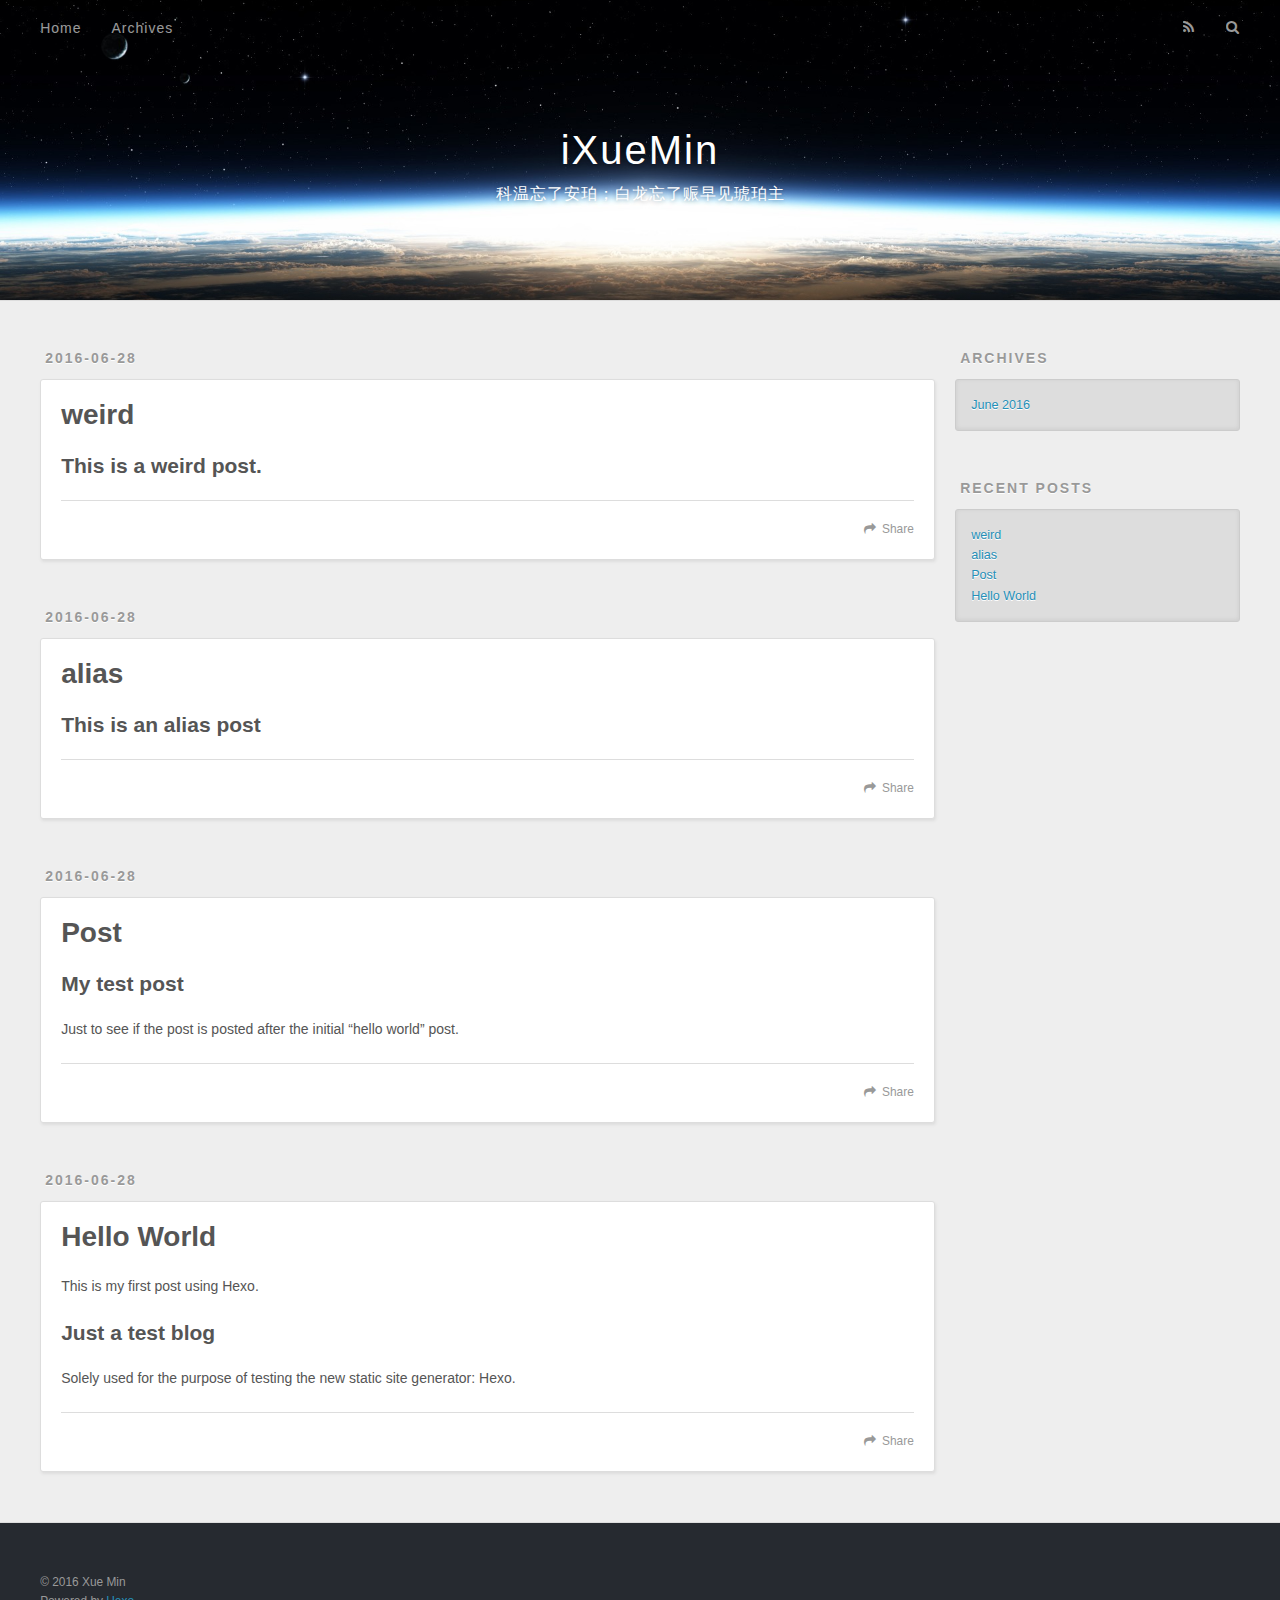
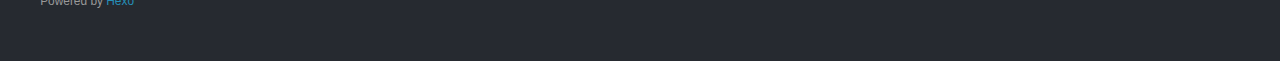
==== commit d5a46dbb: "Site updated: 2016-06-29 00:05:33" ====
--- a/index.html
+++ b/index.html
@@ -90,11 +90,11 @@
     
     <div class="article-entry" itemprop="articleBody">
       
-        
+        <h2 id="This-is-a-weird-post"><a href="#This-is-a-weird-post" class="headerlink" title="This is a weird post."></a>This is a weird post.</h2>
       
     </div>
     <footer class="article-footer">
-      <a data-url="http://yoursite.com/2016/06/28/weird/" data-id="cipzn0twr0005vxunzz3v0kdj" class="article-share-link">Share</a>
+      <a data-url="http://yoursite.com/2016/06/28/weird/" data-id="cipzna3lr0005xiun4ogzbimc" class="article-share-link">Share</a>
       
       
     </footer>
@@ -130,7 +130,7 @@
       
     </div>
     <footer class="article-footer">
-      <a data-url="http://yoursite.com/2016/06/28/alias/" data-id="cipzn0twc0003vxunihjpgb8r" class="article-share-link">Share</a>
+      <a data-url="http://yoursite.com/2016/06/28/alias/" data-id="cipzna3lk0003xiun2xjloocy" class="article-share-link">Share</a>
       
       
     </footer>
@@ -167,7 +167,7 @@
       
     </div>
     <footer class="article-footer">
-      <a data-url="http://yoursite.com/2016/06/28/Post/" data-id="cipzn0tw70002vxuncvrbxdac" class="article-share-link">Share</a>
+      <a data-url="http://yoursite.com/2016/06/28/Post/" data-id="cipzna3l30002xiun7ee9mrdx" class="article-share-link">Share</a>
       
       
     </footer>
@@ -205,7 +205,7 @@
       
     </div>
     <footer class="article-footer">
-      <a data-url="http://yoursite.com/2016/06/28/hello-world/" data-id="cipzn0twf0004vxunx6pp2gp1" class="article-share-link">Share</a>
+      <a data-url="http://yoursite.com/2016/06/28/hello-world/" data-id="cipzna3lm0004xiunwbnh9p5b" class="article-share-link">Share</a>
       
       
     </footer>
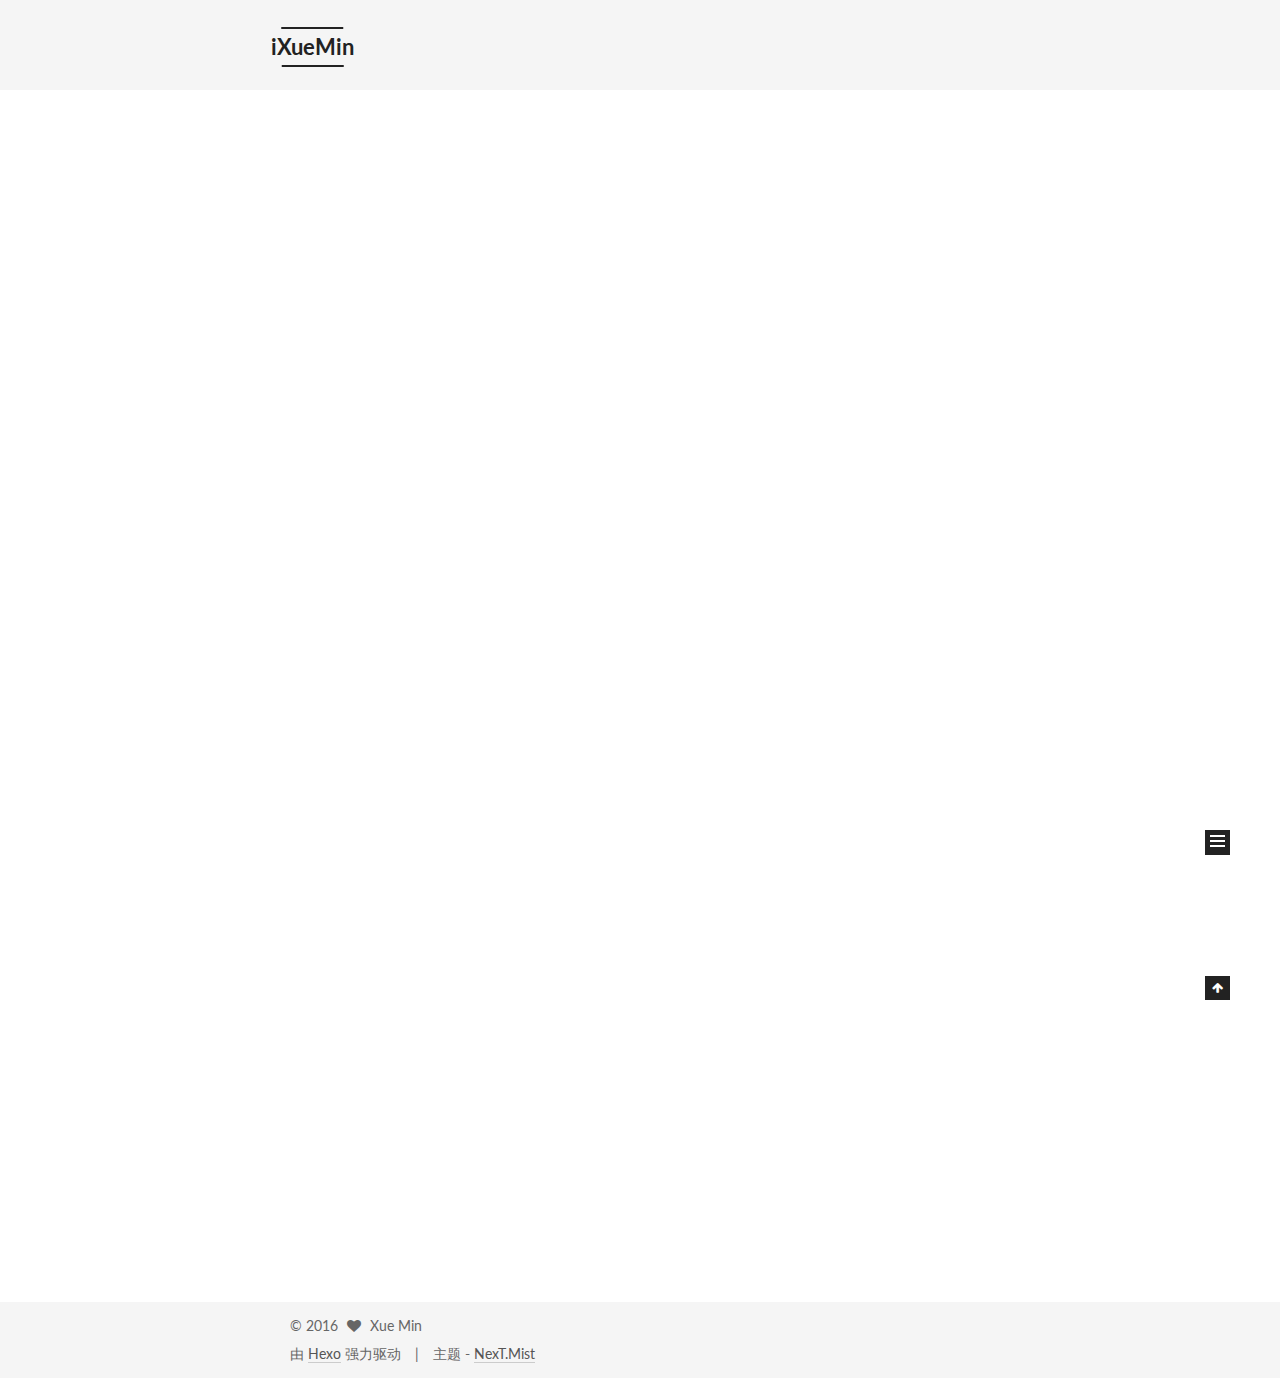
==== commit 0771703a: "Site updated: 2016-06-29 01:51:27" ====
--- a/index.html
+++ b/index.html
@@ -1,11 +1,90 @@
-<!DOCTYPE html>
-<html>
+<!doctype html>
+
+
+
+  
+
+
+<html class="theme-next mist use-motion">
 <head>
-  <meta charset="utf-8">
-  
-  <title>iXueMin</title>
-  <meta name="viewport" content="width=device-width, initial-scale=1, maximum-scale=1">
-  <meta name="description">
+  <meta charset="UTF-8"/>
+<meta http-equiv="X-UA-Compatible" content="IE=edge,chrome=1" />
+<meta name="viewport" content="width=device-width, initial-scale=1, maximum-scale=1"/>
+
+
+
+<meta http-equiv="Cache-Control" content="no-transform" />
+<meta http-equiv="Cache-Control" content="no-siteapp" />
+
+
+
+
+
+
+
+
+
+
+
+
+  
+  
+  <link href="/vendors/fancybox/source/jquery.fancybox.css?v=2.1.5" rel="stylesheet" type="text/css" />
+
+
+
+
+  
+  
+  
+  
+
+  
+    
+    
+  
+
+  
+
+  
+
+  
+
+  
+
+  
+    
+    
+    <link href="//fonts.googleapis.com/css?family=Lato:300,300italic,400,400italic,700,700italic&subset=latin,latin-ext" rel="stylesheet" type="text/css">
+  
+
+
+
+
+
+
+<link href="/vendors/font-awesome/css/font-awesome.min.css?v=4.4.0" rel="stylesheet" type="text/css" />
+
+<link href="/css/main.css?v=5.0.1" rel="stylesheet" type="text/css" />
+
+
+  <meta name="keywords" content="Hexo, NexT" />
+
+
+
+
+
+
+
+
+  <link rel="shortcut icon" type="image/x-icon" href="/favicon.ico?v=5.0.1" />
+
+
+
+
+
+
+<meta name="description">
 <meta property="og:type" content="website">
 <meta property="og:title" content="iXueMin">
 <meta property="og:url" content="http://yoursite.com/index.html">
@@ -14,288 +93,691 @@
 <meta name="twitter:card" content="summary">
 <meta name="twitter:title" content="iXueMin">
 <meta name="twitter:description">
-  
-    <link rel="alternate" href="/atom.xml" title="iXueMin" type="application/atom+xml">
-  
-  
-    <link rel="icon" href="/favicon.png">
-  
-  
-    <link href="//fonts.googleapis.com/css?family=Source+Code+Pro" rel="stylesheet" type="text/css">
-  
-  <link rel="stylesheet" href="/css/style.css">
-  
-
+
+
+
+<script type="text/javascript" id="hexo.configuration">
+  var NexT = window.NexT || {};
+  var CONFIG = {
+    scheme: 'Mist',
+    sidebar: {"position":"left","display":"post"},
+    fancybox: true,
+    motion: true,
+    duoshuo: {
+      userId: 0,
+      author: '博主'
+    }
+  };
+</script>
+
+
+
+
+  <link rel="canonical" href="http://yoursite.com/"/>
+
+  <title> iXueMin </title>
 </head>
 
-<body>
-  <div id="container">
-    <div id="wrap">
-      <header id="header">
-  <div id="banner"></div>
-  <div id="header-outer" class="outer">
-    <div id="header-title" class="inner">
-      <h1 id="logo-wrap">
-        <a href="/" id="logo">iXueMin</a>
-      </h1>
-      
-        <h2 id="subtitle-wrap">
-          <a href="/" id="subtitle">科温忘了安珀；白龙忘了赈早见琥珀主</a>
-        </h2>
-      
-    </div>
-    <div id="header-inner" class="inner">
-      <nav id="main-nav">
-        <a id="main-nav-toggle" class="nav-icon"></a>
-        
-          <a class="main-nav-link" href="/">Home</a>
-        
-          <a class="main-nav-link" href="/archives">Archives</a>
-        
-      </nav>
-      <nav id="sub-nav">
-        
-          <a id="nav-rss-link" class="nav-icon" href="/atom.xml" title="RSS Feed"></a>
-        
-        <a id="nav-search-btn" class="nav-icon" title="Search"></a>
-      </nav>
-      <div id="search-form-wrap">
-        <form action="//google.com/search" method="get" accept-charset="UTF-8" class="search-form"><input type="search" name="q" results="0" class="search-form-input" placeholder="Search"><button type="submit" class="search-form-submit">&#xF002;</button><input type="hidden" name="sitesearch" value="http://yoursite.com"></form>
+<body itemscope itemtype="http://schema.org/WebPage" lang="zh-Hans">
+
+  
+
+
+
+
+
+
+
+
+
+
+  
+  
+    
+  
+
+  <div class="container one-collumn sidebar-position-left 
+   page-home 
+ ">
+    <div class="headband"></div>
+
+    <header id="header" class="header" itemscope itemtype="http://schema.org/WPHeader">
+      <div class="header-inner"><div class="site-meta ">
+  
+
+  <div class="custom-logo-site-title">
+    <a href="/"  class="brand" rel="start">
+      <span class="logo-line-before"><i></i></span>
+      <span class="site-title">iXueMin</span>
+      <span class="logo-line-after"><i></i></span>
+    </a>
+  </div>
+  <p class="site-subtitle">科温忘了安珀；白龙忘了赈早见琥珀主</p>
+</div>
+
+<div class="site-nav-toggle">
+  <button>
+    <span class="btn-bar"></span>
+    <span class="btn-bar"></span>
+    <span class="btn-bar"></span>
+  </button>
+</div>
+
+<nav class="site-nav">
+  
+
+  
+    <ul id="menu" class="menu">
+      
+        
+        <li class="menu-item menu-item-home">
+          <a href="/" rel="section">
+            
+              <i class="menu-item-icon fa fa-fw fa-home"></i> <br />
+            
+            首页
+          </a>
+        </li>
+      
+        
+        <li class="menu-item menu-item-archives">
+          <a href="/archives" rel="section">
+            
+              <i class="menu-item-icon fa fa-fw fa-archive"></i> <br />
+            
+            归档
+          </a>
+        </li>
+      
+        
+        <li class="menu-item menu-item-tags">
+          <a href="/tags" rel="section">
+            
+              <i class="menu-item-icon fa fa-fw fa-tags"></i> <br />
+            
+            标签
+          </a>
+        </li>
+      
+
+      
+    </ul>
+  
+
+  
+</nav>
+
+ </div>
+    </header>
+
+    <main id="main" class="main">
+      <div class="main-inner">
+        <div class="content-wrap">
+          <div id="content" class="content">
+            
+  <section id="posts" class="posts-expand">
+    
+      
+
+  
+  
+
+  
+  
+  
+
+  <article class="post post-type-normal " itemscope itemtype="http://schema.org/Article">
+
+    
+      <header class="post-header">
+
+        
+        
+          <h1 class="post-title" itemprop="name headline">
+            
+            
+              
+                
+                <a class="post-title-link" href="/2016/06/28/weird/" itemprop="url">
+                  weird
+                </a>
+              
+            
+          </h1>
+        
+
+        <div class="post-meta">
+          <span class="post-time">
+            <span class="post-meta-item-icon">
+              <i class="fa fa-calendar-o"></i>
+            </span>
+            <span class="post-meta-item-text">发表于</span>
+            <time itemprop="dateCreated" datetime="2016-06-28T23:56:43+08:00" content="2016-06-28">
+              2016-06-28
+            </time>
+          </span>
+
+          
+
+          
+            
+          
+
+          
+
+          
+          
+
+          
+        </div>
+      </header>
+    
+
+
+    <div class="post-body" itemprop="articleBody">
+
+      
+      
+
+      
+        
+          
+            <h2 id="This-is-a-weird-post"><a href="#This-is-a-weird-post" class="headerlink" title="This is a weird post."></a>This is a weird post.</h2>
+          
+        
+      
+    </div>
+
+    <div>
+      
+    </div>
+
+    <div>
+      
+    </div>
+
+    <footer class="post-footer">
+      
+
+      
+
+      
+      
+        <div class="post-eof"></div>
+      
+    </footer>
+  </article>
+
+
+    
+      
+
+  
+  
+
+  
+  
+  
+
+  <article class="post post-type-normal " itemscope itemtype="http://schema.org/Article">
+
+    
+      <header class="post-header">
+
+        
+        
+          <h1 class="post-title" itemprop="name headline">
+            
+            
+              
+                
+                <a class="post-title-link" href="/2016/06/28/alias/" itemprop="url">
+                  alias
+                </a>
+              
+            
+          </h1>
+        
+
+        <div class="post-meta">
+          <span class="post-time">
+            <span class="post-meta-item-icon">
+              <i class="fa fa-calendar-o"></i>
+            </span>
+            <span class="post-meta-item-text">发表于</span>
+            <time itemprop="dateCreated" datetime="2016-06-28T23:55:37+08:00" content="2016-06-28">
+              2016-06-28
+            </time>
+          </span>
+
+          
+
+          
+            
+          
+
+          
+
+          
+          
+
+          
+        </div>
+      </header>
+    
+
+
+    <div class="post-body" itemprop="articleBody">
+
+      
+      
+
+      
+        
+          
+            <h2 id="This-is-an-alias-post"><a href="#This-is-an-alias-post" class="headerlink" title="This is an alias post"></a>This is an alias post</h2>
+          
+        
+      
+    </div>
+
+    <div>
+      
+    </div>
+
+    <div>
+      
+    </div>
+
+    <footer class="post-footer">
+      
+
+      
+
+      
+      
+        <div class="post-eof"></div>
+      
+    </footer>
+  </article>
+
+
+    
+      
+
+  
+  
+
+  
+  
+  
+
+  <article class="post post-type-normal " itemscope itemtype="http://schema.org/Article">
+
+    
+      <header class="post-header">
+
+        
+        
+          <h1 class="post-title" itemprop="name headline">
+            
+            
+              
+                
+                <a class="post-title-link" href="/2016/06/28/Post/" itemprop="url">
+                  Post
+                </a>
+              
+            
+          </h1>
+        
+
+        <div class="post-meta">
+          <span class="post-time">
+            <span class="post-meta-item-icon">
+              <i class="fa fa-calendar-o"></i>
+            </span>
+            <span class="post-meta-item-text">发表于</span>
+            <time itemprop="dateCreated" datetime="2016-06-28T22:55:55+08:00" content="2016-06-28">
+              2016-06-28
+            </time>
+          </span>
+
+          
+
+          
+            
+          
+
+          
+
+          
+          
+
+          
+        </div>
+      </header>
+    
+
+
+    <div class="post-body" itemprop="articleBody">
+
+      
+      
+
+      
+        
+          
+            <h2 id="My-test-post"><a href="#My-test-post" class="headerlink" title="My test post"></a>My test post</h2><p>Just to see if the post is posted after the initial “hello world” post.</p>
+
+          
+        
+      
+    </div>
+
+    <div>
+      
+    </div>
+
+    <div>
+      
+    </div>
+
+    <footer class="post-footer">
+      
+
+      
+
+      
+      
+        <div class="post-eof"></div>
+      
+    </footer>
+  </article>
+
+
+    
+      
+
+  
+  
+
+  
+  
+  
+
+  <article class="post post-type-normal " itemscope itemtype="http://schema.org/Article">
+
+    
+      <header class="post-header">
+
+        
+        
+          <h1 class="post-title" itemprop="name headline">
+            
+            
+              
+                
+                <a class="post-title-link" href="/2016/06/28/hello-world/" itemprop="url">
+                  Hello World
+                </a>
+              
+            
+          </h1>
+        
+
+        <div class="post-meta">
+          <span class="post-time">
+            <span class="post-meta-item-icon">
+              <i class="fa fa-calendar-o"></i>
+            </span>
+            <span class="post-meta-item-text">发表于</span>
+            <time itemprop="dateCreated" datetime="2016-06-28T22:15:47+08:00" content="2016-06-28">
+              2016-06-28
+            </time>
+          </span>
+
+          
+
+          
+            
+          
+
+          
+
+          
+          
+
+          
+        </div>
+      </header>
+    
+
+
+    <div class="post-body" itemprop="articleBody">
+
+      
+      
+
+      
+        
+          
+            <p>This is my first post using Hexo.</p>
+<h2 id="Just-a-test-blog"><a href="#Just-a-test-blog" class="headerlink" title="Just a test blog"></a>Just a test blog</h2><p>Solely used for the purpose of testing the new static site generator: Hexo.</p>
+
+          
+        
+      
+    </div>
+
+    <div>
+      
+    </div>
+
+    <div>
+      
+    </div>
+
+    <footer class="post-footer">
+      
+
+      
+
+      
+      
+        <div class="post-eof"></div>
+      
+    </footer>
+  </article>
+
+
+    
+  </section>
+
+  
+
+
+          </div>
+          
+
+
+          
+
+        </div>
+        
+          
+  
+  <div class="sidebar-toggle">
+    <div class="sidebar-toggle-line-wrap">
+      <span class="sidebar-toggle-line sidebar-toggle-line-first"></span>
+      <span class="sidebar-toggle-line sidebar-toggle-line-middle"></span>
+      <span class="sidebar-toggle-line sidebar-toggle-line-last"></span>
+    </div>
+  </div>
+
+  <aside id="sidebar" class="sidebar">
+    <div class="sidebar-inner">
+
+      
+
+      
+
+      <section class="site-overview sidebar-panel  sidebar-panel-active ">
+        <div class="site-author motion-element" itemprop="author" itemscope itemtype="http://schema.org/Person">
+          <img class="site-author-image" itemprop="image"
+               src="/images/avatar.png"
+               alt="Xue Min" />
+          <p class="site-author-name" itemprop="name">Xue Min</p>
+          <p class="site-description motion-element" itemprop="description"></p>
+        </div>
+        <nav class="site-state motion-element">
+          <div class="site-state-item site-state-posts">
+            <a href="/archives">
+              <span class="site-state-item-count">4</span>
+              <span class="site-state-item-name">日志</span>
+            </a>
+          </div>
+
+          
+
+          
+
+        </nav>
+
+        
+
+        <div class="links-of-author motion-element">
+          
+        </div>
+
+        
+        
+
+        
+        
+
+      </section>
+
+      
+
+    </div>
+  </aside>
+
+
+        
       </div>
+    </main>
+
+    <footer id="footer" class="footer">
+      <div class="footer-inner">
+        <div class="copyright" >
+  
+  &copy; 
+  <span itemprop="copyrightYear">2016</span>
+  <span class="with-love">
+    <i class="fa fa-heart"></i>
+  </span>
+  <span class="author" itemprop="copyrightHolder">Xue Min</span>
+</div>
+
+<div class="powered-by">
+  由 <a class="theme-link" href="http://hexo.io">Hexo</a> 强力驱动
+</div>
+
+<div class="theme-info">
+  主题 -
+  <a class="theme-link" href="https://github.com/iissnan/hexo-theme-next">
+    NexT.Mist
+  </a>
+</div>
+
+        
+
+        
+      </div>
+    </footer>
+
+    <div class="back-to-top">
+      <i class="fa fa-arrow-up"></i>
     </div>
   </div>
-</header>
-      <div class="outer">
-        <section id="main">
-  
-    <article id="post-weird" class="article article-type-post" itemscope itemprop="blogPost">
-  <div class="article-meta">
-    <a href="/2016/06/28/weird/" class="article-date">
-  <time datetime="2016-06-28T15:56:43.000Z" itemprop="datePublished">2016-06-28</time>
-</a>
-    
-  </div>
-  <div class="article-inner">
-    
-    
-      <header class="article-header">
-        
-  
-    <h1 itemprop="name">
-      <a class="article-title" href="/2016/06/28/weird/">weird</a>
-    </h1>
-  
-
-      </header>
-    
-    <div class="article-entry" itemprop="articleBody">
-      
-        <h2 id="This-is-a-weird-post"><a href="#This-is-a-weird-post" class="headerlink" title="This is a weird post."></a>This is a weird post.</h2>
-      
-    </div>
-    <footer class="article-footer">
-      <a data-url="http://yoursite.com/2016/06/28/weird/" data-id="cipzna3lr0005xiun4ogzbimc" class="article-share-link">Share</a>
-      
-      
-    </footer>
-  </div>
-  
-</article>
-
-
-  
-    <article id="post-alias" class="article article-type-post" itemscope itemprop="blogPost">
-  <div class="article-meta">
-    <a href="/2016/06/28/alias/" class="article-date">
-  <time datetime="2016-06-28T15:55:37.000Z" itemprop="datePublished">2016-06-28</time>
-</a>
-    
-  </div>
-  <div class="article-inner">
-    
-    
-      <header class="article-header">
-        
-  
-    <h1 itemprop="name">
-      <a class="article-title" href="/2016/06/28/alias/">alias</a>
-    </h1>
-  
-
-      </header>
-    
-    <div class="article-entry" itemprop="articleBody">
-      
-        <h2 id="This-is-an-alias-post"><a href="#This-is-an-alias-post" class="headerlink" title="This is an alias post"></a>This is an alias post</h2>
-      
-    </div>
-    <footer class="article-footer">
-      <a data-url="http://yoursite.com/2016/06/28/alias/" data-id="cipzna3lk0003xiun2xjloocy" class="article-share-link">Share</a>
-      
-      
-    </footer>
-  </div>
-  
-</article>
-
-
-  
-    <article id="post-Post" class="article article-type-post" itemscope itemprop="blogPost">
-  <div class="article-meta">
-    <a href="/2016/06/28/Post/" class="article-date">
-  <time datetime="2016-06-28T14:55:55.000Z" itemprop="datePublished">2016-06-28</time>
-</a>
-    
-  </div>
-  <div class="article-inner">
-    
-    
-      <header class="article-header">
-        
-  
-    <h1 itemprop="name">
-      <a class="article-title" href="/2016/06/28/Post/">Post</a>
-    </h1>
-  
-
-      </header>
-    
-    <div class="article-entry" itemprop="articleBody">
-      
-        <h2 id="My-test-post"><a href="#My-test-post" class="headerlink" title="My test post"></a>My test post</h2><p>Just to see if the post is posted after the initial “hello world” post.</p>
-
-      
-    </div>
-    <footer class="article-footer">
-      <a data-url="http://yoursite.com/2016/06/28/Post/" data-id="cipzna3l30002xiun7ee9mrdx" class="article-share-link">Share</a>
-      
-      
-    </footer>
-  </div>
-  
-</article>
-
-
-  
-    <article id="post-hello-world" class="article article-type-post" itemscope itemprop="blogPost">
-  <div class="article-meta">
-    <a href="/2016/06/28/hello-world/" class="article-date">
-  <time datetime="2016-06-28T14:15:47.000Z" itemprop="datePublished">2016-06-28</time>
-</a>
-    
-  </div>
-  <div class="article-inner">
-    
-    
-      <header class="article-header">
-        
-  
-    <h1 itemprop="name">
-      <a class="article-title" href="/2016/06/28/hello-world/">Hello World</a>
-    </h1>
-  
-
-      </header>
-    
-    <div class="article-entry" itemprop="articleBody">
-      
-        <p>This is my first post using Hexo.</p>
-<h2 id="Just-a-test-blog"><a href="#Just-a-test-blog" class="headerlink" title="Just a test blog"></a>Just a test blog</h2><p>Solely used for the purpose of testing the new static site generator: Hexo.</p>
-
-      
-    </div>
-    <footer class="article-footer">
-      <a data-url="http://yoursite.com/2016/06/28/hello-world/" data-id="cipzna3lm0004xiunwbnh9p5b" class="article-share-link">Share</a>
-      
-      
-    </footer>
-  </div>
-  
-</article>
-
-
-  
-
-</section>
-        
-          <aside id="sidebar">
-  
-    
-
-  
-    
-
-  
-    
-  
-    
-  <div class="widget-wrap">
-    <h3 class="widget-title">Archives</h3>
-    <div class="widget">
-      <ul class="archive-list"><li class="archive-list-item"><a class="archive-list-link" href="/archives/2016/06/">June 2016</a></li></ul>
-    </div>
-  </div>
-
-
-  
-    
-  <div class="widget-wrap">
-    <h3 class="widget-title">Recent Posts</h3>
-    <div class="widget">
-      <ul>
-        
-          <li>
-            <a href="/2016/06/28/weird/">weird</a>
-          </li>
-        
-          <li>
-            <a href="/2016/06/28/alias/">alias</a>
-          </li>
-        
-          <li>
-            <a href="/2016/06/28/Post/">Post</a>
-          </li>
-        
-          <li>
-            <a href="/2016/06/28/hello-world/">Hello World</a>
-          </li>
-        
-      </ul>
-    </div>
-  </div>
-
-  
-</aside>
-        
-      </div>
-      <footer id="footer">
-  
-  <div class="outer">
-    <div id="footer-info" class="inner">
-      &copy; 2016 Xue Min<br>
-      Powered by <a href="http://hexo.io/" target="_blank">Hexo</a>
-    </div>
-  </div>
-</footer>
-    </div>
-    <nav id="mobile-nav">
-  
-    <a href="/" class="mobile-nav-link">Home</a>
-  
-    <a href="/archives" class="mobile-nav-link">Archives</a>
-  
-</nav>
-    
-
-<script src="//ajax.googleapis.com/ajax/libs/jquery/2.0.3/jquery.min.js"></script>
-
-
-  <link rel="stylesheet" href="/fancybox/jquery.fancybox.css">
-  <script src="/fancybox/jquery.fancybox.pack.js"></script>
-
-
-<script src="/js/script.js"></script>
-
-  </div>
+
+  
+
+<script type="text/javascript">
+  if (Object.prototype.toString.call(window.Promise) !== '[object Function]') {
+    window.Promise = null;
+  }
+</script>
+
+
+
+
+
+
+
+
+
+  
+
+
+
+  
+  <script type="text/javascript" src="/vendors/jquery/index.js?v=2.1.3"></script>
+
+  
+  <script type="text/javascript" src="/vendors/fastclick/lib/fastclick.min.js?v=1.0.6"></script>
+
+  
+  <script type="text/javascript" src="/vendors/jquery_lazyload/jquery.lazyload.js?v=1.9.7"></script>
+
+  
+  <script type="text/javascript" src="/vendors/velocity/velocity.min.js?v=1.2.1"></script>
+
+  
+  <script type="text/javascript" src="/vendors/velocity/velocity.ui.min.js?v=1.2.1"></script>
+
+  
+  <script type="text/javascript" src="/vendors/fancybox/source/jquery.fancybox.pack.js?v=2.1.5"></script>
+
+
+  
+
+
+  <script type="text/javascript" src="/js/src/utils.js?v=5.0.1"></script>
+
+  <script type="text/javascript" src="/js/src/motion.js?v=5.0.1"></script>
+
+
+
+  
+  
+
+  
+
+  
+
+
+  <script type="text/javascript" src="/js/src/bootstrap.js?v=5.0.1"></script>
+
+
+
+  
+
+
+
+  
+
+
+
+
+  
+  
+  
+
+  
+
+  
+
 </body>
-</html>+</html>
--- a/css/main.css
+++ b/css/main.css
@@ -0,0 +1,2427 @@
+/* normalize.css v3.0.2 | MIT License | git.io/normalize */
+html {
+  font-family: sans-serif; /* 1 */
+  -ms-text-size-adjust: 100%; /* 2 */
+  -webkit-text-size-adjust: 100%; /* 2 */
+}
+body {
+  margin: 0;
+}
+article,
+aside,
+details,
+figcaption,
+figure,
+footer,
+header,
+hgroup,
+main,
+menu,
+nav,
+section,
+summary {
+  display: block;
+}
+audio,
+canvas,
+progress,
+video {
+  display: inline-block; /* 1 */
+  vertical-align: baseline; /* 2 */
+}
+audio:not([controls]) {
+  display: none;
+  height: 0;
+}
+[hidden],
+template {
+  display: none;
+}
+a {
+  background-color: transparent;
+}
+a:active,
+a:hover {
+  outline: 0;
+}
+abbr[title] {
+  border-bottom: 1px dotted;
+}
+b,
+strong {
+  font-weight: bold;
+}
+dfn {
+  font-style: italic;
+}
+h1 {
+  font-size: 2em;
+  margin: 0.67em 0;
+}
+mark {
+  background: #ff0;
+  color: #000;
+}
+small {
+  font-size: 80%;
+}
+sub,
+sup {
+  font-size: 75%;
+  line-height: 0;
+  position: relative;
+  vertical-align: baseline;
+}
+sup {
+  top: -0.5em;
+}
+sub {
+  bottom: -0.25em;
+}
+img {
+  border: 0;
+}
+svg:not(:root) {
+  overflow: hidden;
+}
+figure {
+  margin: 1em 40px;
+}
+hr {
+  -moz-box-sizing: content-box;
+  box-sizing: content-box;
+  height: 0;
+}
+pre {
+  overflow: auto;
+}
+code,
+kbd,
+pre,
+samp {
+  font-family: monospace, monospace;
+  font-size: 1em;
+}
+button,
+input,
+optgroup,
+select,
+textarea {
+  color: inherit; /* 1 */
+  font: inherit; /* 2 */
+  margin: 0; /* 3 */
+}
+button {
+  overflow: visible;
+}
+button,
+select {
+  text-transform: none;
+}
+button,
+html input[type="button"],
+input[type="reset"],
+input[type="submit"] {
+  -webkit-appearance: button; /* 2 */
+  cursor: pointer; /* 3 */
+}
+button[disabled],
+html input[disabled] {
+  cursor: default;
+}
+button::-moz-focus-inner,
+input::-moz-focus-inner {
+  border: 0;
+  padding: 0;
+}
+input {
+  line-height: normal;
+}
+input[type="checkbox"],
+input[type="radio"] {
+  box-sizing: border-box; /* 1 */
+  padding: 0; /* 2 */
+}
+input[type="number"]::-webkit-inner-spin-button,
+input[type="number"]::-webkit-outer-spin-button {
+  height: auto;
+}
+input[type="search"] {
+  -webkit-appearance: textfield; /* 1 */
+  -moz-box-sizing: content-box;
+  -webkit-box-sizing: content-box; /* 2 */
+  box-sizing: content-box;
+}
+input[type="search"]::-webkit-search-cancel-button,
+input[type="search"]::-webkit-search-decoration {
+  -webkit-appearance: none;
+}
+fieldset {
+  border: 1px solid #c0c0c0;
+  margin: 0 2px;
+  padding: 0.35em 0.625em 0.75em;
+}
+legend {
+  border: 0; /* 1 */
+  padding: 0; /* 2 */
+}
+textarea {
+  overflow: auto;
+}
+optgroup {
+  font-weight: bold;
+}
+table {
+  border-collapse: collapse;
+  border-spacing: 0;
+}
+td,
+th {
+  padding: 0;
+}
+::selection {
+  background: #262a30;
+  color: #fff;
+}
+body {
+  position: relative;
+  font-family: 'Lato', "PingFang SC", "Microsoft YaHei", sans-serif;
+  font-size: 14px;
+  line-height: 2;
+  color: #555;
+  background: #fff;
+}
+@media (max-width: 767px) {
+  body {
+    padding-right: 0 !important;
+  }
+}
+@media (min-width: 768px) and (max-width: 991px) {
+  body {
+    padding-right: 0 !important;
+  }
+}
+@media (min-width: 1600px) {
+  body {
+    font-size: 16px;
+  }
+}
+h1,
+h2,
+h3,
+h4,
+h5,
+h6 {
+  margin: 0;
+  padding: 0;
+  font-weight: bold;
+  line-height: 1.5;
+  font-family: 'Lato', "PingFang SC", "Microsoft YaHei", sans-serif;
+}
+h2,
+h3,
+h4,
+h5,
+h6 {
+  margin: 20px 0 15px;
+}
+h1 {
+  font-size: 24px;
+}
+@media (max-width: 767px) {
+  h1 {
+    font-size: 20px;
+  }
+}
+h2 {
+  font-size: 22px;
+}
+@media (max-width: 767px) {
+  h2 {
+    font-size: 18px;
+  }
+}
+h3 {
+  font-size: 20px;
+}
+@media (max-width: 767px) {
+  h3 {
+    font-size: 16px;
+  }
+}
+h4 {
+  font-size: 18px;
+}
+@media (max-width: 767px) {
+  h4 {
+    font-size: 14px;
+  }
+}
+h5 {
+  font-size: 16px;
+}
+@media (max-width: 767px) {
+  h5 {
+    font-size: 12px;
+  }
+}
+h6 {
+  font-size: 14px;
+}
+@media (max-width: 767px) {
+  h6 {
+    font-size: 10px;
+  }
+}
+p {
+  margin: 0 0 25px 0;
+}
+a {
+  color: #555;
+  text-decoration: none;
+  border-bottom: 1px solid #999;
+  word-wrap: break-word;
+}
+a:hover {
+  color: #222;
+  border-bottom-color: #222;
+}
+ul {
+  list-style: none;
+}
+blockquote {
+  margin: 0;
+  padding: 0;
+}
+img {
+  display: block;
+  margin: auto;
+  max-width: 100%;
+  height: auto;
+}
+hr {
+  margin: 40px 0;
+  height: 3px;
+  border: none;
+  background-color: #ddd;
+  background-image: repeating-linear-gradient(-45deg, #fff, #fff 4px, transparent 4px, transparent 8px);
+}
+blockquote {
+  padding: 0 15px;
+  color: #666;
+  border-left: 4px solid #ddd;
+}
+blockquote cite::before {
+  content: "-";
+  padding: 0 5px;
+}
+dt {
+  font-weight: 700;
+}
+dd {
+  margin: 0;
+  padding: 0;
+}
+.text-left {
+  text-align: left;
+}
+.text-center {
+  text-align: center;
+}
+.text-right {
+  text-align: right;
+}
+.text-justify {
+  text-align: justify;
+}
+.text-nowrap {
+  white-space: nowrap;
+}
+.text-lowercase {
+  text-transform: lowercase;
+}
+.text-uppercase {
+  text-transform: uppercase;
+}
+.text-capitalize {
+  text-transform: capitalize;
+}
+.center-block {
+  display: block;
+  margin-left: auto;
+  margin-right: auto;
+}
+.clearfix:before,
+.clearfix:after {
+  content: " ";
+  display: table;
+}
+.clearfix:after {
+  clear: both;
+}
+.pullquote {
+  width: 45%;
+}
+.pullquote.left {
+  float: left;
+  margin-left: 5px;
+  margin-right: 10px;
+}
+.pullquote.right {
+  float: right;
+  margin-left: 10px;
+  margin-right: 5px;
+}
+.affix.affix.affix {
+  position: fixed;
+}
+.translation {
+  margin-top: -20px;
+  font-size: 14px;
+  color: #999;
+}
+.scrollbar-measure {
+  width: 100px;
+  height: 100px;
+  overflow: scroll;
+  position: absolute;
+  top: -9999px;
+}
+.use-motion .motion-element {
+  opacity: 0;
+}
+#local-search-input {
+  padding: 3px;
+  border: none;
+  text-indent: 14px;
+  border-radius: 0;
+  width: 140px;
+  outline: none;
+  border-bottom: 1px solid #999;
+  background: inherit;
+  opacity: 0.5;
+}
+#local-search-input:focus {
+  opacity: 1;
+}
+.search-icon {
+  position: absolute;
+  top: 9px;
+}
+table {
+  margin: 20px 0;
+  width: 100%;
+  border-collapse: collapse;
+  border-spacing: 0;
+  border: 1px solid #ddd;
+  font-size: 14px;
+  table-layout: fixed;
+  word-wrap: break-all;
+}
+table>tbody>tr:nth-of-type(odd) {
+  background-color: #f9f9f9;
+}
+table>tbody>tr:hover {
+  background-color: #f5f5f5;
+}
+caption,
+th,
+td {
+  padding: 8px;
+  text-align: left;
+  vertical-align: middle;
+  font-weight: normal;
+}
+th,
+td {
+  border-bottom: 3px solid #ddd;
+  border-right: 1px solid #eee;
+}
+th {
+  padding-bottom: 10px;
+  font-weight: 700;
+}
+td {
+  border-bottom-width: 1px;
+}
+html,
+body {
+  height: 100%;
+}
+.container {
+  position: relative;
+  min-height: 100%;
+}
+.header-inner {
+  margin: 0 auto;
+  padding: 100px 0 70px;
+  width: 700px;
+}
+@media (min-width: 1600px) {
+  .container .header-inner {
+    width: 900px;
+  }
+}
+.main {
+  padding-bottom: 150px;
+}
+.main-inner {
+  margin: 0 auto;
+  width: 700px;
+}
+@media (min-width: 1600px) {
+  .container .main-inner {
+    width: 900px;
+  }
+}
+.footer {
+  position: absolute;
+  left: 0;
+  bottom: 0;
+  width: 100%;
+  min-height: 50px;
+}
+.footer-inner {
+  box-sizing: border-box;
+  margin: 20px auto;
+  width: 700px;
+}
+@media (min-width: 1600px) {
+  .container .footer-inner {
+    width: 900px;
+  }
+}
+pre,
+.highlight {
+  overflow: auto;
+  margin: 20px 0;
+  padding: 15px;
+  font-size: 13px;
+  color: #eaeaea;
+  background: #000;
+  line-height: 1.6;
+}
+pre,
+code {
+  font-family: consolas, Menlo, "PingFang SC", "Microsoft YaHei", monospace;
+}
+code {
+  padding: 2px 4px;
+  word-break: break-all;
+  color: #555;
+  background: #eee;
+  border-radius: 4px;
+  font-size: 13px;
+}
+pre code {
+  padding: 0;
+  color: #eaeaea;
+  background: none;
+  text-shadow: none;
+}
+.highlight pre {
+  border: none;
+  margin: 0;
+  padding: 1px;
+}
+.highlight table {
+  margin: 0;
+  width: auto;
+  border: none;
+}
+.highlight td {
+  border: none;
+  padding: 0;
+}
+.highlight figcaption {
+  font-size: 1em;
+  color: #eaeaea;
+  line-height: 1em;
+  margin-bottom: 1em;
+}
+.highlight figcaption:before,
+.highlight figcaption:after {
+  content: " ";
+  display: table;
+}
+.highlight figcaption:after {
+  clear: both;
+}
+.highlight figcaption a {
+  float: right;
+  color: #eaeaea;
+}
+.highlight figcaption a:hover {
+  border-bottom-color: #eaeaea;
+}
+.highlight .gutter pre {
+  color: #666;
+  text-align: right;
+  padding-right: 20px;
+}
+.highlight .line {
+  height: 20px;
+}
+.gist table {
+  width: auto;
+}
+.gist table td {
+  border: none;
+}
+pre .comment {
+  color: #969896;
+}
+pre .variable,
+pre .attribute,
+pre .tag,
+pre .regexp,
+pre .ruby .constant,
+pre .xml .tag .title,
+pre .xml .pi,
+pre .xml .doctype,
+pre .html .doctype,
+pre .css .id,
+pre .css .class,
+pre .css .pseudo {
+  color: #d54e53;
+}
+pre .number,
+pre .preprocessor,
+pre .built_in,
+pre .literal,
+pre .params,
+pre .constant,
+pre .command {
+  color: #e78c45;
+}
+pre .ruby .class .title,
+pre .css .rules .attribute,
+pre .string,
+pre .value,
+pre .inheritance,
+pre .header,
+pre .ruby .symbol,
+pre .xml .cdata,
+pre .special,
+pre .number,
+pre .formula {
+  color: #b9ca4a;
+}
+pre .title,
+pre .css .hexcolor {
+  color: #70c0b1;
+}
+pre .function,
+pre .python .decorator,
+pre .python .title,
+pre .ruby .function .title,
+pre .ruby .title .keyword,
+pre .perl .sub,
+pre .javascript .title,
+pre .coffeescript .title {
+  color: #7aa6da;
+}
+pre .keyword,
+pre .javascript .function {
+  color: #c397d8;
+}
+.full-image.full-image.full-image {
+  border: none;
+  max-width: 100%;
+  width: auto;
+  margin: 20px auto;
+}
+@media (min-width: 992px) {
+  .full-image.full-image.full-image {
+    max-width: none;
+    width: 126%;
+    margin: 0 -13%;
+  }
+}
+.blockquote-center,
+.page-home .post-type-quote blockquote,
+.page-post-detail .post-type-quote blockquote {
+  position: relative;
+  margin: 40px 0;
+  padding: 0;
+  border-left: none;
+  text-align: center;
+}
+.blockquote-center::before,
+.page-home .post-type-quote blockquote::before,
+.page-post-detail .post-type-quote blockquote::before,
+.blockquote-center::after,
+.page-home .post-type-quote blockquote::after,
+.page-post-detail .post-type-quote blockquote::after {
+  position: absolute;
+  content: ' ';
+  display: block;
+  width: 100%;
+  height: 24px;
+  opacity: 0.2;
+  background-repeat: no-repeat;
+  background-position: 0 -6px;
+  background-size: 22px 22px;
+}
+.blockquote-center::before,
+.page-home .post-type-quote blockquote::before,
+.page-post-detail .post-type-quote blockquote::before {
+  top: -20px;
+  background-image: url("../images/quote-l.svg");
+  border-top: 1px solid #ccc;
+}
+.blockquote-center::after,
+.page-home .post-type-quote blockquote::after,
+.page-post-detail .post-type-quote blockquote::after {
+  bottom: -20px;
+  background-image: url("../images/quote-r.svg");
+  border-bottom: 1px solid #ccc;
+  background-position: 100% 8px;
+}
+.blockquote-center p,
+.page-home .post-type-quote blockquote p,
+.page-post-detail .post-type-quote blockquote p,
+.blockquote-center div,
+.page-home .post-type-quote blockquote div,
+.page-post-detail .post-type-quote blockquote div {
+  text-align: center;
+}
+.post .post-body .group-picture img {
+  box-sizing: border-box;
+  padding: 0 3px;
+  border: none;
+}
+.post .group-picture-row {
+  overflow: hidden;
+  margin-top: 6px;
+}
+.post .group-picture-row:first-child {
+  margin-top: 0;
+}
+.post .group-picture-column {
+  float: left;
+}
+.page-post-detail .post-body .group-picture-column {
+  float: none;
+  margin-top: 10px;
+  width: auto !important;
+}
+.page-post-detail .post-body .group-picture-column img {
+  margin: 0 auto;
+}
+.page-archive .group-picture-container {
+  overflow: hidden;
+}
+.page-archive .group-picture-row {
+  float: left;
+}
+.page-archive .group-picture-row:first-child {
+  margin-top: 6px;
+}
+.page-archive .group-picture-column {
+  max-width: 150px;
+  max-height: 150px;
+}
+.btn {
+  display: inline-block;
+  padding: 0 20px;
+  font-size: 14px;
+  color: #fff;
+  background: #222;
+  border: 2px solid #222;
+  text-decoration: none;
+  border-radius: 0;
+  transition-property: background-color;
+  transition-duration: 0.2s;
+  transition-timing-function: ease-in-out;
+  transition-delay: 0s;
+}
+.btn:hover,
+.post-more-link .btn:hover {
+  border-color: #222;
+  color: #222;
+  background: #fff;
+}
+.btn-bar {
+  display: block;
+  width: 22px;
+  height: 2px;
+  background: #555;
+  border-radius: 1px;
+}
+.btn-bar+.btn-bar {
+  margin-top: 4px;
+}
+.pagination {
+  margin: 120px 0 40px;
+  text-align: center;
+  border-top: 1px solid #eee;
+}
+.page-number-basic,
+.pagination .prev,
+.pagination .next,
+.pagination .page-number,
+.pagination .space {
+  display: inline-block;
+  position: relative;
+  top: -1px;
+  margin: 0 10px;
+  padding: 0 10px;
+  line-height: 30px;
+}
+@media (max-width: 767px) {
+  .page-number-basic,
+  .pagination .prev,
+  .pagination .next,
+  .pagination .page-number,
+  .pagination .space {
+    margin: 0 5px;
+  }
+}
+.pagination .prev,
+.pagination .next,
+.pagination .page-number {
+  border-bottom: 0;
+  border-top: 1px solid #eee;
+  transition-property: border-color;
+  transition-duration: 0.2s;
+  transition-timing-function: ease-in-out;
+  transition-delay: 0s;
+}
+.pagination .prev:hover,
+.pagination .next:hover,
+.pagination .page-number:hover {
+  border-top-color: #222;
+}
+.pagination .space {
+  padding: 0;
+  margin: 0;
+}
+.pagination .prev {
+  margin-left: 0;
+}
+.pagination .next {
+  margin-right: 0;
+}
+.pagination .page-number.current {
+  color: #fff;
+  background: #ccc;
+  border-top-color: #ccc;
+}
+@media (max-width: 767px) {
+  .pagination {
+    border-top: none;
+  }
+  .pagination .prev,
+  .pagination .next,
+  .pagination .page-number {
+    margin-bottom: 10px;
+    border-top: 0;
+    border-bottom: 1px solid #eee;
+  }
+  .pagination .prev:hover,
+  .pagination .next:hover,
+  .pagination .page-number:hover {
+    border-bottom-color: #222;
+  }
+}
+.comments {
+  margin: 60px 20px 0;
+}
+.tag-cloud {
+  text-align: center;
+}
+.tag-cloud a {
+  display: inline-block;
+  margin: 10px;
+}
+.back-to-top {
+  box-sizing: border-box;
+  position: fixed;
+  bottom: -100px;
+  right: 50px;
+  z-index: 1050;
+  padding: 0 6px;
+  width: 25px;
+  background: #222;
+  font-size: 12px;
+  opacity: 1;
+  color: #fff;
+  cursor: pointer;
+  text-align: center;
+  -webkit-transform: translateZ(0);
+  transition-property: bottom;
+  transition-duration: 0.2s;
+  transition-timing-function: ease-in-out;
+  transition-delay: 0s;
+}
+@media (max-width: 767px) {
+  .back-to-top {
+    display: none;
+  }
+}
+@media (min-width: 768px) and (max-width: 991px) {
+  .back-to-top {
+    display: none;
+  }
+}
+.back-to-top.back-to-top-on {
+  bottom: 19px;
+}
+.header {
+  background: #fff;
+}
+.header-inner {
+  position: relative;
+}
+.headband {
+  height: 3px;
+  background: #222;
+}
+.site-meta {
+  margin: 0;
+  text-align: left;
+}
+@media (max-width: 767px) {
+  .site-meta {
+    text-align: center;
+  }
+}
+.brand {
+  position: relative;
+  display: inline-block;
+  padding: 0 40px;
+  color: #222;
+  background: #222;
+  border-bottom: none;
+}
+.brand:hover {
+  color: #222;
+}
+.logo {
+  display: inline-block;
+  margin-right: 5px;
+  line-height: 36px;
+  vertical-align: top;
+}
+.site-title {
+  display: inline-block;
+  vertical-align: top;
+  line-height: 36px;
+  font-size: 20px;
+  font-weight: normal;
+  font-family: 'Lato', "PingFang SC", "Microsoft YaHei", sans-serif;
+}
+.site-subtitle {
+  margin-top: 10px;
+  font-size: 13px;
+  color: #999;
+}
+.use-motion .brand {
+  opacity: 0;
+}
+.use-motion .logo,
+.use-motion .site-title,
+.use-motion .site-subtitle {
+  opacity: 0;
+  position: relative;
+  top: -10px;
+}
+.site-nav-toggle {
+  display: none;
+  position: absolute;
+  top: 10px;
+  left: 10px;
+}
+@media (max-width: 767px) {
+  .site-nav-toggle {
+    display: block;
+  }
+}
+.site-nav-toggle button {
+  margin-top: 2px;
+  padding: 9px 10px;
+  background: transparent;
+  border: none;
+}
+@media (max-width: 767px) {
+  .site-nav {
+    display: none;
+    margin: 0 -10px;
+    padding: 0 10px;
+    clear: both;
+    border-top: 1px solid #ddd;
+  }
+}
+@media (min-width: 768px) and (max-width: 991px) {
+  .site-nav {
+    display: block !important;
+  }
+}
+@media (min-width: 992px) {
+  .site-nav {
+    display: block !important;
+  }
+}
+.menu {
+  margin-top: 20px;
+  padding-left: 0;
+  text-align: center;
+}
+.menu .menu-item {
+  display: inline-block;
+  margin: 0 10px;
+}
+@media screen and (max-width: 767px) {
+  .menu .menu-item {
+    margin-top: 10px;
+  }
+}
+.menu .menu-item a {
+  display: block;
+  font-size: 13px;
+  text-transform: capitalize;
+  line-height: inherit;
+  border-bottom: 1px solid transparent;
+  transition-property: border-color;
+  transition-duration: 0.2s;
+  transition-timing-function: ease-in-out;
+  transition-delay: 0s;
+}
+.menu .menu-item a:hover {
+  border-bottom-color: #222;
+}
+.menu .menu-item .fa {
+  margin-right: 5px;
+}
+.use-motion .menu-item {
+  opacity: 0;
+}
+.post-body {
+  font-family: 'Lato', "PingFang SC", "Microsoft YaHei", sans-serif;
+}
+@media (max-width: 767px) {
+  .post-body {
+    word-break: break-word;
+  }
+}
+.post-body .fancybox img {
+  display: block !important;
+  margin: 0 auto;
+  cursor: pointer;
+  cursor: zoom-in;
+  cursor: -webkit-zoom-in;
+}
+.post-body .image-caption,
+.post-body .figure .caption {
+  margin: 10px auto 15px;
+  text-align: center;
+  font-size: 14px;
+  color: #999;
+  font-weight: bold;
+  line-height: 1;
+}
+.post-sticky-flag {
+  display: inline-block;
+  font-size: 16px;
+  -ms-transform: rotate(30deg);
+  -webkit-transform: rotate(30deg);
+  -moz-transform: rotate(30deg);
+  -ms-transform: rotate(30deg);
+  -o-transform: rotate(30deg);
+  transform: rotate(30deg);
+}
+.posts-expand {
+  padding-top: 40px;
+}
+@media (max-width: 767px) {
+  .posts-expand {
+    margin: 0 20px;
+  }
+  .post-body pre,
+  .post-body .highlight {
+    padding: 10px;
+  }
+  .post-body pre .gutter pre,
+  .post-body .highlight .gutter pre {
+    padding-right: 10px;
+  }
+}
+@media (min-width: 992px) {
+  .posts-expand .post-body {
+    text-align: justify;
+  }
+}
+.posts-expand .post-body h2,
+.posts-expand .post-body h3,
+.posts-expand .post-body h4,
+.posts-expand .post-body h5,
+.posts-expand .post-body h6 {
+  padding-top: 10px;
+}
+.posts-expand .post-body h2 .header-anchor,
+.posts-expand .post-body h3 .header-anchor,
+.posts-expand .post-body h4 .header-anchor,
+.posts-expand .post-body h5 .header-anchor,
+.posts-expand .post-body h6 .header-anchor {
+  float: right;
+  margin-left: 10px;
+  color: #ccc;
+  border-bottom-style: none;
+  visibility: hidden;
+}
+.posts-expand .post-body h2 .header-anchor:hover,
+.posts-expand .post-body h3 .header-anchor:hover,
+.posts-expand .post-body h4 .header-anchor:hover,
+.posts-expand .post-body h5 .header-anchor:hover,
+.posts-expand .post-body h6 .header-anchor:hover {
+  color: inherit;
+}
+.posts-expand .post-body h2:hover .header-anchor,
+.posts-expand .post-body h3:hover .header-anchor,
+.posts-expand .post-body h4:hover .header-anchor,
+.posts-expand .post-body h5:hover .header-anchor,
+.posts-expand .post-body h6:hover .header-anchor {
+  visibility: visible;
+}
+.posts-expand .post-body ul li {
+  list-style: circle;
+}
+.posts-expand .post-body img {
+  box-sizing: border-box;
+  margin: auto;
+  padding: 3px;
+  border: 1px solid #ddd;
+}
+.posts-expand .fancybox img {
+  margin: 0 auto;
+}
+@media (max-width: 767px) {
+  .posts-collapse {
+    margin: 0 20px;
+  }
+  .posts-collapse .post-title,
+  .posts-collapse .post-meta {
+    display: block;
+    width: auto;
+    text-align: left;
+  }
+}
+.posts-collapse {
+  position: relative;
+  z-index: 1010;
+  margin-left: 0;
+}
+.posts-collapse::after {
+  content: " ";
+  position: absolute;
+  top: 20px;
+  left: 0;
+  margin-left: -2px;
+  width: 4px;
+  height: 100%;
+  background: #f5f5f5;
+  z-index: -1;
+}
+@media (max-width: 767px) {
+  .posts-collapse {
+    margin: 0 20px;
+  }
+}
+.posts-collapse .collection-title {
+  position: relative;
+  margin: 60px 0;
+}
+.posts-collapse .collection-title h2 {
+  margin-left: 20px;
+}
+.posts-collapse .collection-title small {
+  color: #bbb;
+}
+.posts-collapse .collection-title::before {
+  content: " ";
+  position: absolute;
+  left: 0;
+  top: 50%;
+  margin-left: -4px;
+  margin-top: -4px;
+  width: 8px;
+  height: 8px;
+  background: #bbb;
+  border-radius: 50%;
+}
+.posts-collapse .post {
+  margin: 30px 0;
+}
+.posts-collapse .post-header {
+  position: relative;
+  transition-duration: 0.2s;
+  transition-timing-function: ease-in-out;
+  transition-delay: 0s;
+  transition-property: border;
+  border-bottom: 1px dashed #ccc;
+}
+.posts-collapse .post-header::before {
+  content: " ";
+  position: absolute;
+  left: 0;
+  top: 12px;
+  width: 6px;
+  height: 6px;
+  margin-left: -4px;
+  background: #bbb;
+  border-radius: 50%;
+  border: 1px solid #fff;
+  transition-duration: 0.2s;
+  transition-timing-function: ease-in-out;
+  transition-delay: 0s;
+  transition-property: background;
+}
+.posts-collapse .post-header:hover {
+  border-bottom-color: #666;
+}
+.posts-collapse .post-header:hover::before {
+  background: #222;
+}
+.posts-collapse .post-meta {
+  position: absolute;
+  font-size: 12px;
+  left: 20px;
+  top: 5px;
+}
+.posts-collapse .post-comments-count {
+  display: none;
+}
+.posts-collapse .post-title {
+  margin-left: 60px;
+  font-size: 16px;
+  font-weight: normal;
+  line-height: inherit;
+}
+.posts-collapse .post-title::after {
+  margin-left: 3px;
+  opacity: 0.6;
+}
+.posts-collapse .post-title a {
+  color: #666;
+  border-bottom: none;
+}
+.page-home .post-type-quote .post-header,
+.page-post-detail .post-type-quote .post-header,
+.page-home .post-type-quote .post-tags,
+.page-post-detail .post-type-quote .post-tags {
+  display: none;
+}
+.posts-expand .post-title {
+  font-size: 26px;
+  text-align: center;
+  word-break: break-word;
+  font-weight: 400;
+}
+@media (max-width: 767px) {
+  .posts-expand .post-title {
+    font-size: 22px;
+  }
+}
+.posts-expand .post-title-link {
+  display: inline-block;
+  position: relative;
+  color: #555;
+  border-bottom: none;
+  line-height: 1.2;
+  vertical-align: top;
+}
+.posts-expand .post-title-link::before {
+  content: "";
+  position: absolute;
+  width: 100%;
+  height: 2px;
+  bottom: 0;
+  left: 0;
+  background-color: #000;
+  visibility: hidden;
+  -webkit-transform: scaleX(0);
+  -moz-transform: scaleX(0);
+  -ms-transform: scaleX(0);
+  -o-transform: scaleX(0);
+  transform: scaleX(0);
+  transition-duration: 0.2s;
+  transition-timing-function: ease-in-out;
+  transition-delay: 0s;
+}
+.posts-expand .post-title-link:hover::before {
+  visibility: visible;
+  -webkit-transform: scaleX(1);
+  -moz-transform: scaleX(1);
+  -ms-transform: scaleX(1);
+  -o-transform: scaleX(1);
+  transform: scaleX(1);
+}
+.posts-expand .post-title-link .fa {
+  font-size: 16px;
+}
+.posts-expand .post-meta {
+  margin: 3px 0 60px 0;
+  color: #999;
+  font-family: 'Lato', "PingFang SC", "Microsoft YaHei", sans-serif;
+  font-size: 12px;
+  text-align: center;
+}
+.posts-expand .post-meta .post-category-list {
+  display: inline-block;
+  margin: 0;
+  padding: 3px;
+}
+.posts-expand .post-meta .post-category-list-link {
+  color: #999;
+}
+.post-meta-item-icon {
+  display: none;
+  margin-right: 3px;
+}
+@media (min-width: 768px) and (max-width: 991px) {
+  .post-meta-item-icon {
+    display: inline-block;
+  }
+}
+@media (max-width: 767px) {
+  .post-meta-item-icon {
+    display: inline-block;
+  }
+}
+@media (min-width: 768px) and (max-width: 991px) {
+  .post-meta-item-text {
+    display: none;
+  }
+}
+@media (max-width: 767px) {
+  .post-meta-item-text {
+    display: none;
+  }
+}
+@media (max-width: 767px) {
+  .posts-expand .post-comments-count {
+    display: none;
+  }
+}
+.post-more-link {
+  margin-top: 50px;
+}
+.post-more-link .btn {
+  color: #555;
+  font-size: 14px;
+  background: transparent;
+  border-radius: 0;
+  line-height: 2;
+}
+.posts-expand .post-tags {
+  margin-top: 40px;
+  text-align: center;
+}
+.posts-expand .post-tags a {
+  display: inline-block;
+  margin-right: 10px;
+  font-size: 13px;
+}
+.post-nav {
+  overflow: hidden;
+  margin-top: 60px;
+  padding: 10px;
+  white-space: nowrap;
+  border-top: 1px solid #eee;
+}
+.post-nav-item {
+  display: inline-block;
+  width: 50%;
+  white-space: normal;
+}
+.post-nav-item a {
+  position: relative;
+  display: inline-block;
+  line-height: 25px;
+  font-size: 14px;
+  color: #555;
+  border-bottom: none;
+}
+.post-nav-item a:hover {
+  color: #222;
+  border-bottom: none;
+}
+.post-nav-item a:active {
+  top: 2px;
+}
+.post-nav-item a i {
+  font-size: 12px;
+}
+.post-nav-prev {
+  text-align: right;
+}
+.posts-expand .post-eof {
+  display: block;
+  margin: 80px auto 60px;
+  width: 8%;
+  height: 1px;
+  background: #ccc;
+  text-align: center;
+}
+.post:last-child .post-eof.post-eof.post-eof {
+  display: none;
+}
+.post-gallery {
+  display: table;
+  table-layout: fixed;
+  width: 100%;
+  border-collapse: separate;
+}
+.post-gallery-row {
+  display: table-row;
+}
+.post-gallery .post-gallery-img {
+  display: table-cell;
+  text-align: center;
+  vertical-align: middle;
+  border: none;
+}
+.post-gallery .post-gallery-img img {
+  max-width: 100%;
+  max-height: 100%;
+  border: none;
+}
+.fancybox-close,
+.fancybox-close:hover {
+  border: none;
+}
+.sidebar {
+  position: fixed;
+  right: 0;
+  top: 0;
+  bottom: 0;
+  width: 0;
+  z-index: 1040;
+  box-shadow: inset 0 2px 6px #000;
+  background: #222;
+  -webkit-transform: translateZ(0);
+}
+.sidebar a {
+  color: #999;
+  border-bottom-color: #555;
+}
+.sidebar a:hover {
+  color: #eee;
+}
+@media (min-width: 768px) and (max-width: 991px) {
+  .sidebar {
+    display: none !important;
+  }
+}
+@media (max-width: 767px) {
+  .sidebar {
+    display: none !important;
+  }
+}
+.sidebar-inner {
+  position: relative;
+  padding: 20px 10px;
+  color: #999;
+  text-align: center;
+}
+.sidebar-toggle {
+  position: fixed;
+  right: 50px;
+  bottom: 45px;
+  width: 15px;
+  height: 15px;
+  padding: 5px;
+  background: #222;
+  line-height: 0;
+  z-index: 1050;
+  cursor: pointer;
+  -webkit-transform: translateZ(0);
+}
+@media (min-width: 768px) and (max-width: 991px) {
+  .sidebar-toggle {
+    display: none;
+  }
+}
+@media (max-width: 767px) {
+  .sidebar-toggle {
+    display: none;
+  }
+}
+.sidebar-toggle-line {
+  position: relative;
+  display: inline-block;
+  vertical-align: top;
+  height: 2px;
+  width: 100%;
+  background: #fff;
+  margin-top: 3px;
+}
+.sidebar-toggle-line:first-child {
+  margin-top: 0;
+}
+.site-author-image {
+  display: block;
+  margin: 0 auto;
+  padding: 2px;
+  max-width: 96px;
+  height: auto;
+  border: 2px solid #333;
+}
+.site-author-name {
+  margin: 5px 0 0;
+  text-align: center;
+  color: #f5f5f5;
+  font-weight: normal;
+}
+.site-description {
+  margin-top: 5px;
+  text-align: center;
+  font-size: 14px;
+  color: #999;
+}
+.site-state {
+  overflow: hidden;
+  line-height: 1.4;
+  white-space: nowrap;
+  text-align: center;
+}
+.site-state-item {
+  display: inline-block;
+  padding: 0 15px;
+  border-left: 1px solid #333;
+}
+.site-state-item:first-child {
+  border-left: none;
+}
+.site-state-item a {
+  border-bottom: none;
+}
+.site-state-item-count {
+  display: block;
+  text-align: center;
+  color: inherit;
+  font-weight: 600;
+  font-size: 18px;
+}
+.site-state-item-name {
+  font-size: 13px;
+  color: inherit;
+}
+.feed-link {
+  margin-top: 20px;
+}
+.feed-link a {
+  display: inline-block;
+  padding: 0 15px;
+  color: #fc6423;
+  border: 1px solid #fc6423;
+  border-radius: 4px;
+}
+.feed-link a i {
+  color: #fc6423;
+  font-size: 14px;
+}
+.feed-link a:hover {
+  color: #fff;
+  background: #fc6423;
+}
+.feed-link a:hover i {
+  color: #fff;
+}
+.links-of-author {
+  margin-top: 20px;
+}
+.links-of-author a {
+  display: inline-block;
+  vertical-align: middle;
+  margin-right: 10px;
+  margin-bottom: 10px;
+  border-bottom-color: #555;
+  font-size: 13px;
+}
+.links-of-author a:before {
+  display: inline-block;
+  vertical-align: middle;
+  margin-right: 3px;
+  content: " ";
+  width: 4px;
+  height: 4px;
+  border-radius: 50%;
+  background: #fff;
+}
+.links-of-blogroll {
+  font-size: 13px;
+}
+.links-of-blogroll-title {
+  margin-top: 20px;
+  font-size: 14px;
+  font-weight: 600;
+}
+.links-of-blogroll-list {
+  margin: 0;
+  padding: 0;
+}
+.links-of-blogroll-item {
+  padding: 2px 10px;
+}
+.sidebar-nav {
+  margin: 0 0 20px;
+  padding-left: 0;
+}
+.sidebar-nav li {
+  display: inline-block;
+  cursor: pointer;
+  border-bottom: 1px solid transparent;
+  font-size: 14px;
+  color: #555;
+}
+.sidebar-nav li:hover {
+  color: #f5f5f5;
+}
+.page-post-detail .sidebar-nav-toc {
+  padding: 0 5px;
+}
+.page-post-detail .sidebar-nav-overview {
+  margin-left: 10px;
+}
+.sidebar-nav .sidebar-nav-active {
+  color: #87daff;
+  border-bottom-color: #87daff;
+}
+.sidebar-nav .sidebar-nav-active:hover {
+  color: #87daff;
+}
+.sidebar-panel {
+  display: none;
+}
+.sidebar-panel-active {
+  display: block;
+}
+.post-toc-empty {
+  font-size: 14px;
+  color: #666;
+}
+.post-toc-wrap {
+  overflow: hidden;
+}
+.post-toc {
+  overflow: auto;
+}
+.post-toc ol {
+  margin: 0;
+  padding: 0 2px 5px 10px;
+  text-align: left;
+  list-style: none;
+  font-size: 14px;
+}
+.post-toc ol > ol {
+  padding-left: 0;
+}
+.post-toc ol a {
+  transition-duration: 0.2s;
+  transition-timing-function: ease-in-out;
+  transition-delay: 0s;
+  transition-property: all;
+  color: #999;
+  border-bottom-color: #555;
+}
+.post-toc ol a:hover {
+  color: #ccc;
+  border-bottom-color: #ccc;
+}
+.post-toc .nav-item {
+  overflow: hidden;
+  text-overflow: ellipsis;
+  white-space: nowrap;
+  line-height: 1.8;
+}
+.post-toc .nav .nav-child {
+  display: none;
+}
+.post-toc .nav .active > .nav-child {
+  display: block;
+}
+.post-toc .nav .active-current > .nav-child {
+  display: block;
+}
+.post-toc .nav .active-current > .nav-child > .nav-item {
+  display: block;
+}
+.post-toc .nav .active > a {
+  color: #87daff;
+  border-bottom-color: #87daff;
+}
+.post-toc .nav .active-current > a {
+  color: #87daff;
+}
+.post-toc .nav .active-current > a:hover {
+  color: #87daff;
+}
+.footer {
+  font-size: 14px;
+  color: #999;
+}
+.footer img {
+  border: none;
+}
+.footer-inner {
+  text-align: center;
+}
+.with-love {
+  display: inline-block;
+  margin: 0 5px;
+}
+.powered-by,
+.theme-info {
+  display: inline-block;
+}
+.powered-by {
+  margin-right: 10px;
+}
+.powered-by::after {
+  content: "|";
+  padding-left: 10px;
+}
+.cc-license {
+  margin-top: 10px;
+  text-align: center;
+}
+.cc-license .cc-opacity {
+  opacity: 0.7;
+  border-bottom: none;
+}
+.cc-license .cc-opacity:hover {
+  opacity: 0.9;
+}
+.cc-license img {
+  display: inline-block;
+}
+.theme-next #ds-thread #ds-reset {
+  color: #555;
+}
+.theme-next #ds-thread #ds-reset .ds-replybox {
+  margin-bottom: 30px;
+}
+.theme-next #ds-thread #ds-reset .ds-replybox .ds-avatar,
+.theme-next #ds-reset .ds-avatar img {
+  box-shadow: none;
+}
+.theme-next #ds-thread #ds-reset .ds-textarea-wrapper {
+  border-color: #c7d4e1;
+  background: none;
+  border-top-right-radius: 3px;
+  border-top-left-radius: 3px;
+}
+.theme-next #ds-thread #ds-reset .ds-textarea-wrapper textarea {
+  height: 60px;
+}
+.theme-next #ds-reset .ds-rounded-top {
+  border-radius: 0;
+}
+.theme-next #ds-thread #ds-reset .ds-post-toolbar {
+  box-sizing: border-box;
+  border: 1px solid #c7d4e1;
+  background: #f6f8fa;
+}
+.theme-next #ds-thread #ds-reset .ds-post-options {
+  height: 40px;
+  border: none;
+  background: none;
+}
+.theme-next #ds-thread #ds-reset .ds-toolbar-buttons {
+  top: 11px;
+}
+.theme-next #ds-thread #ds-reset .ds-sync {
+  top: 5px;
+}
+.theme-next #ds-thread #ds-reset .ds-post-button {
+  top: 4px;
+  right: 5px;
+  width: 90px;
+  height: 30px;
+  border: 1px solid #c5ced7;
+  border-radius: 3px;
+  background-image: linear-gradient(#fbfbfc, #f5f7f9);
+  color: #60676d;
+}
+.theme-next #ds-thread #ds-reset .ds-post-button:hover {
+  background-position: 0 -30px;
+  color: #60676d;
+}
+.theme-next #ds-thread #ds-reset .ds-comments-info {
+  padding: 10px 0;
+}
+.theme-next #ds-thread #ds-reset .ds-sort {
+  display: none;
+}
+.theme-next #ds-thread #ds-reset li.ds-tab a.ds-current {
+  border: none;
+  background: #f6f8fa;
+  color: #60676d;
+}
+.theme-next #ds-thread #ds-reset li.ds-tab a.ds-current:hover {
+  background-color: #e9f0f7;
+  color: #60676d;
+}
+.theme-next #ds-thread #ds-reset li.ds-tab a {
+  border-radius: 2px;
+  padding: 5px;
+}
+.theme-next #ds-thread #ds-reset .ds-login-buttons p {
+  color: #999;
+  line-height: 36px;
+}
+.theme-next #ds-thread #ds-reset .ds-login-buttons .ds-service-list li {
+  height: 28px;
+}
+.theme-next #ds-thread #ds-reset .ds-service-list a {
+  background: none;
+  padding: 5px;
+  border: 1px solid;
+  border-radius: 3px;
+  text-align: center;
+}
+.theme-next #ds-thread #ds-reset .ds-service-list a:hover {
+  color: #fff;
+  background: #666;
+}
+.theme-next #ds-thread #ds-reset .ds-service-list .ds-weibo {
+  color: #fc9b00;
+  border-color: #fc9b00;
+}
+.theme-next #ds-thread #ds-reset .ds-service-list .ds-weibo:hover {
+  background: #fc9b00;
+}
+.theme-next #ds-thread #ds-reset .ds-service-list .ds-qq {
+  color: #60a3ec;
+  border-color: #60a3ec;
+}
+.theme-next #ds-thread #ds-reset .ds-service-list .ds-qq:hover {
+  background: #60a3ec;
+}
+.theme-next #ds-thread #ds-reset .ds-service-list .ds-renren {
+  color: #2e7ac4;
+  border-color: #2e7ac4;
+}
+.theme-next #ds-thread #ds-reset .ds-service-list .ds-renren:hover {
+  background: #2e7ac4;
+}
+.theme-next #ds-thread #ds-reset .ds-service-list .ds-douban {
+  color: #37994c;
+  border-color: #37994c;
+}
+.theme-next #ds-thread #ds-reset .ds-service-list .ds-douban:hover {
+  background: #37994c;
+}
+.theme-next #ds-thread #ds-reset .ds-service-list .ds-kaixin {
+  color: #fef20d;
+  border-color: #fef20d;
+}
+.theme-next #ds-thread #ds-reset .ds-service-list .ds-kaixin:hover {
+  background: #fef20d;
+}
+.theme-next #ds-thread #ds-reset .ds-service-list .ds-netease {
+  color: #f00;
+  border-color: #f00;
+}
+.theme-next #ds-thread #ds-reset .ds-service-list .ds-netease:hover {
+  background: #f00;
+}
+.theme-next #ds-thread #ds-reset .ds-service-list .ds-sohu {
+  color: #ffcb05;
+  border-color: #ffcb05;
+}
+.theme-next #ds-thread #ds-reset .ds-service-list .ds-sohu:hover {
+  background: #ffcb05;
+}
+.theme-next #ds-thread #ds-reset .ds-service-list .ds-baidu {
+  color: #2831e0;
+  border-color: #2831e0;
+}
+.theme-next #ds-thread #ds-reset .ds-service-list .ds-baidu:hover {
+  background: #2831e0;
+}
+.theme-next #ds-thread #ds-reset .ds-service-list .ds-google {
+  color: #166bec;
+  border-color: #166bec;
+}
+.theme-next #ds-thread #ds-reset .ds-service-list .ds-google:hover {
+  background: #166bec;
+}
+.theme-next #ds-thread #ds-reset .ds-service-list .ds-weixin {
+  color: #00ce0d;
+  border-color: #00ce0d;
+}
+.theme-next #ds-thread #ds-reset .ds-service-list .ds-weixin:hover {
+  background: #00ce0d;
+}
+.theme-next #ds-thread #ds-reset .ds-service-list .ds-more-services {
+  border: none;
+}
+.theme-next #ds-thread #ds-reset .ds-service-list .ds-more-services:hover {
+  background: none;
+}
+.theme-next #ds-reset .duoshuo-ua-admin {
+  display: inline-block;
+  color: #f00;
+}
+.theme-next #ds-reset .duoshuo-ua-platform,
+.theme-next #ds-reset .duoshuo-ua-browser {
+  color: #ccc;
+}
+.theme-next #ds-reset .duoshuo-ua-platform .fa,
+.theme-next #ds-reset .duoshuo-ua-browser .fa {
+  display: inline-block;
+  margin-right: 3px;
+}
+.theme-next #ds-reset .duoshuo-ua-separator {
+  display: inline-block;
+  margin-left: 5px;
+}
+.theme-next .this_ua {
+  background-color: #ccc !important;
+  border-radius: 4px;
+  padding: 0 5px !important;
+  margin: 1px 1px !important;
+  border: 1px solid #bbb !important;
+  color: #fff;
+  display: inline-block !important;
+}
+.theme-next .this_ua.admin {
+  background-color: #d9534f !important;
+  border-color: #d9534f !important;
+}
+.theme-next .this_ua.platform.iOS,
+.theme-next .this_ua.platform.Mac,
+.theme-next .this_ua.platform.Windows {
+  background-color: #39b3d7 !important;
+  border-color: #46b8da !important;
+}
+.theme-next .this_ua.platform.Linux {
+  background-color: #3a3a3a !important;
+  border-color: #1f1f1f !important;
+}
+.theme-next .this_ua.platform.Android {
+  background-color: #00c47d !important;
+  border-color: #01b171 !important;
+}
+.theme-next .this_ua.browser.Mobile,
+.theme-next .this_ua.browser.Chrome {
+  background-color: #5cb85c !important;
+  border-color: #4cae4c !important;
+}
+.theme-next .this_ua.browser.Firefox {
+  background-color: #f0ad4e !important;
+  border-color: #eea236 !important;
+}
+.theme-next .this_ua.browser.Maxthon,
+.theme-next .this_ua.browser.IE {
+  background-color: #428bca !important;
+  border-color: #357ebd !important;
+}
+.theme-next .this_ua.browser.baidu,
+.theme-next .this_ua.browser.UCBrowser,
+.theme-next .this_ua.browser.Opera {
+  background-color: #d9534f !important;
+  border-color: #d43f3a !important;
+}
+.theme-next .this_ua.browser.Android,
+.theme-next .this_ua.browser.QQBrowser {
+  background-color: #78ace9 !important;
+  border-color: #4cae4c !important;
+}
+.post-spread {
+  margin-top: 20px;
+  text-align: center;
+}
+.jiathis_style {
+  display: inline-block;
+}
+.jiathis_style a {
+  border: none;
+}
+.post-spread {
+  margin-top: 20px;
+  text-align: center;
+}
+.bdshare-slide-button-box a {
+  border: none;
+}
+.bdsharebuttonbox {
+  display: inline-block;
+}
+.bdsharebuttonbox a {
+  border: none;
+}
+ul.search-result-list {
+  padding-left: 0px;
+  margin: 0px 5px 0px 8px;
+}
+p.search-result {
+  border-bottom: 1px dashed #ccc;
+  padding: 5px 0;
+}
+a.search-result-title {
+  font-weight: bold;
+}
+a.search-result {
+  border-bottom: transparent;
+  display: block;
+  white-space: nowrap;
+  overflow: hidden;
+  text-overflow: ellipsis;
+}
+.search-keyword {
+  border-bottom: 1px dashed #4088b8;
+  font-weight: bold;
+}
+#local-search-result {
+  height: 90%;
+  overflow: auto;
+}
+.popup {
+  display: none;
+  position: fixed;
+  top: 10%;
+  left: 50%;
+  width: 700px;
+  height: 80%;
+  margin-left: -350px;
+  padding: 3px 0 0 10px;
+  background: #fff;
+  color: #333;
+  z-index: 9999;
+  border-radius: 5px;
+}
+@media (max-width: 767px) {
+  .popup {
+    padding: 3px;
+    top: 0;
+    left: 0;
+    margin: 0;
+    width: 100%;
+    height: 100%;
+    border-radius: 0px;
+  }
+}
+.popoverlay {
+  position: fixed;
+  width: 100%;
+  height: 100%;
+  top: 0px;
+  left: 0px;
+  z-index: 2080;
+  background-color: rgba(0,0,0,0.3);
+}
+#local-search-input {
+  margin-bottom: 10px;
+  width: 50%;
+}
+.popup-btn-close {
+  position: absolute;
+  top: 6px;
+  right: 14px;
+  color: #4ebd79;
+  font-size: 14px;
+  font-weight: bold;
+  text-transform: uppercase;
+  cursor: pointer;
+}
+#no-result {
+  position: absolute;
+  left: 44%;
+  top: 42%;
+  color: #ccc;
+}
+.site-uv,
+.site-pv,
+.page-pv {
+  display: inline-block;
+}
+.site-uv .busuanzi-value,
+.site-pv .busuanzi-value,
+.page-pv .busuanzi-value {
+  margin: 0 5px;
+}
+.site-uv {
+  margin-right: 10px;
+}
+.site-uv::after {
+  content: "|";
+  padding-left: 10px;
+}
+.use-motion .post {
+  opacity: 0;
+}
+.page-archive .archive-page-counter {
+  position: relative;
+  top: 3px;
+  left: 20px;
+}
+@media (max-width: 767px) {
+  .page-archive .archive-page-counter {
+    top: 5px;
+  }
+}
+.page-archive .posts-collapse .archive-move-on {
+  position: absolute;
+  top: 11px;
+  left: 0;
+  margin-left: -6px;
+  width: 10px;
+  height: 10px;
+  opacity: 0.5;
+  background: #555;
+  border: 1px solid #fff;
+  border-radius: 50%;
+}
+.category-all-page .category-all-title {
+  text-align: center;
+}
+.category-all-page .category-all {
+  margin-top: 20px;
+}
+.category-all-page .category-list {
+  margin: 0;
+  padding: 0;
+  list-style: none;
+}
+.category-all-page .category-list-item {
+  margin: 5px 10px;
+}
+.category-all-page .category-list-count {
+  color: #bbb;
+}
+.category-all-page .category-list-count:before {
+  display: inline;
+  content: " (";
+}
+.category-all-page .category-list-count:after {
+  display: inline;
+  content: ") ";
+}
+.category-all-page .category-list-child {
+  padding-left: 10px;
+}
+.page-post-detail .sidebar-toggle-line {
+  background: #87daff;
+}
+.page-post-detail .comments {
+  overflow: hidden;
+}
+h1,
+h2,
+h3,
+h4,
+h5,
+h6 {
+  margin: 20px 0 10px;
+}
+p {
+  margin: 0 0 25px 0;
+}
+a {
+  border-bottom-color: #ccc;
+}
+hr {
+  margin: 20px 0;
+  height: 2px;
+}
+.main-inner {
+  margin-top: 80px;
+}
+.header {
+  background: #f5f5f5;
+}
+.header-inner {
+  padding: 25px 0 20px;
+}
+.header-inner:before,
+.header-inner:after {
+  content: " ";
+  display: table;
+}
+.header-inner:after {
+  clear: both;
+}
+@media (max-width: 767px) {
+  .header-inner {
+    width: auto;
+    margin-bottom: 50px;
+    padding: 10px;
+  }
+}
+.site-meta {
+  float: left;
+  margin-left: -20px;
+  line-height: normal;
+}
+@media (max-width: 767px) {
+  .site-meta {
+    margin-left: 10px;
+  }
+}
+.site-meta .brand {
+  padding: 2px 1px;
+  background: none;
+}
+@media (max-width: 767px) {
+  .site-meta .brand {
+    display: block;
+  }
+}
+.site-meta .logo {
+  display: none;
+}
+.site-meta .site-title {
+  font-size: 22px;
+  font-weight: bolder;
+}
+@media (max-width: 767px) {
+  .site-meta .site-title {
+    line-height: 34px;
+  }
+}
+.logo-line-before,
+.logo-line-after {
+  display: block;
+  overflow: hidden;
+  margin: 0 auto;
+  width: 75%;
+}
+@media (max-width: 767px) {
+  .logo-line-before,
+  .logo-line-after {
+    display: none;
+  }
+}
+.logo-line-before i,
+.logo-line-after i {
+  position: relative;
+  display: block;
+  height: 2px;
+  background: #222;
+}
+@media (max-width: 767px) {
+  .logo-line-before i,
+  .logo-line-after i {
+    height: 3px;
+  }
+}
+.use-motion .logo-line-before i {
+  left: -100%;
+}
+.use-motion .logo-line-after i {
+  right: -100%;
+}
+.site-subtitle {
+  display: none;
+}
+.site-nav-toggle {
+  position: static;
+  float: right;
+}
+.menu {
+  float: right;
+  margin: 8px 0 0 0;
+}
+@media (max-width: 767px) {
+  .menu {
+    margin: 20px 0 0 0;
+    padding: 0;
+  }
+}
+.menu br {
+  display: none;
+}
+.menu .menu-item {
+  margin: 0;
+}
+@media (max-width: 767px) {
+  .menu .menu-item {
+    display: block;
+  }
+}
+.menu .menu-item a {
+  padding: 0 10px;
+  background: none;
+  border: none;
+  border-radius: 2px;
+  transition-property: background;
+}
+@media (max-width: 767px) {
+  .menu .menu-item a {
+    text-align: left;
+  }
+}
+.menu .menu-item a:hover {
+  background: #e1e1e1;
+}
+.menu a::before {
+  display: none;
+}
+@media (max-width: 767px) {
+  .menu a::before {
+    display: block;
+  }
+}
+@media (max-width: 767px) {
+  .menu {
+    float: none;
+  }
+}
+.site-search form {
+  display: none;
+}
+.posts-expand {
+  padding-top: 0;
+}
+.posts-expand .post-title,
+.posts-expand .post-meta {
+  text-align: left;
+}
+@media (max-width: 767px) {
+  .posts-expand .post-title,
+  .posts-expand .post-meta {
+    text-align: center;
+  }
+}
+.posts-expand .post-eof {
+  display: none;
+}
+.posts-expand .post {
+  margin-top: 120px;
+}
+.posts-expand .post:first-child {
+  margin-top: 0;
+}
+.posts-expand .post-meta {
+  margin-top: 5px;
+  margin-bottom: 20px;
+}
+.posts-expand .post-title {
+  position: relative;
+  font-size: 26px;
+  font-weight: 400;
+}
+@media (max-width: 767px) {
+  .posts-expand .post-title {
+    font-size: 20px;
+  }
+}
+@media (min-width: 1600px) {
+  .posts-expand .post-title {
+    font-size: 26px;
+  }
+}
+.posts-expand .post-title:hover:before {
+  background: #222;
+}
+.posts-expand .post-body img {
+  margin: 0;
+}
+.posts-expand .post-tags {
+  text-align: left;
+}
+.posts-expand .post-tags a {
+  padding: 1px 5px;
+  background: #f5f5f5;
+  border-bottom: none;
+}
+.posts-expand .post-tags a:hover {
+  background: #ccc;
+}
+.posts-expand .post-nav {
+  margin-top: 40px;
+}
+.post-more-link {
+  margin-top: 20px;
+  text-align: left;
+}
+.post-more-link a {
+  padding: 0;
+  font-size: 14px;
+  color: #666;
+  background: none;
+  border: none;
+  border-bottom: 2px solid #666;
+  transition-property: border;
+}
+@media (max-width: 767px) {
+  .post-more-link a {
+    font-size: 12px;
+  }
+}
+@media (min-width: 1600px) {
+  .post-more-link a {
+    font-size: 16px;
+  }
+}
+.post-more-link a:hover {
+  border-bottom-color: #222;
+}
+.links-of-blogroll-inline .links-of-blogroll-item {
+  display: inline-block;
+}
+.btn {
+  padding: 0 10px;
+  border-width: 2px;
+  border-radius: 0;
+}
+.headband {
+  display: none;
+}
+.site-search {
+  position: relative;
+  float: right;
+  margin-top: 5px;
+  padding-top: 3px;
+}
+@media (max-width: 767px) {
+  .site-search {
+    float: none;
+    padding: 0 10px;
+  }
+}
+@media (max-width: 767px) {
+  .container .main-inner {
+    width: auto;
+  }
+}
+.page-post-detail .post-title,
+.page-post-detail .post-meta {
+  text-align: center;
+}
+.page-post-detail .post-title:before {
+  display: none;
+}
+.page-post-detail .post-meta {
+  margin-bottom: 60px;
+}
+.pagination {
+  margin: 120px 0 0;
+  text-align: left;
+}
+@media (max-width: 767px) {
+  .pagination {
+    margin: 80px 10px 0;
+    text-align: center;
+  }
+}
+.footer {
+  margin-top: 80px;
+  padding: 10px 0;
+  background: #f5f5f5;
+  color: #666;
+}
+.footer-inner {
+  margin: 0 auto;
+  text-align: left;
+}
+@media (max-width: 767px) {
+  .footer-inner {
+    width: auto;
+    text-align: center;
+  }
+}
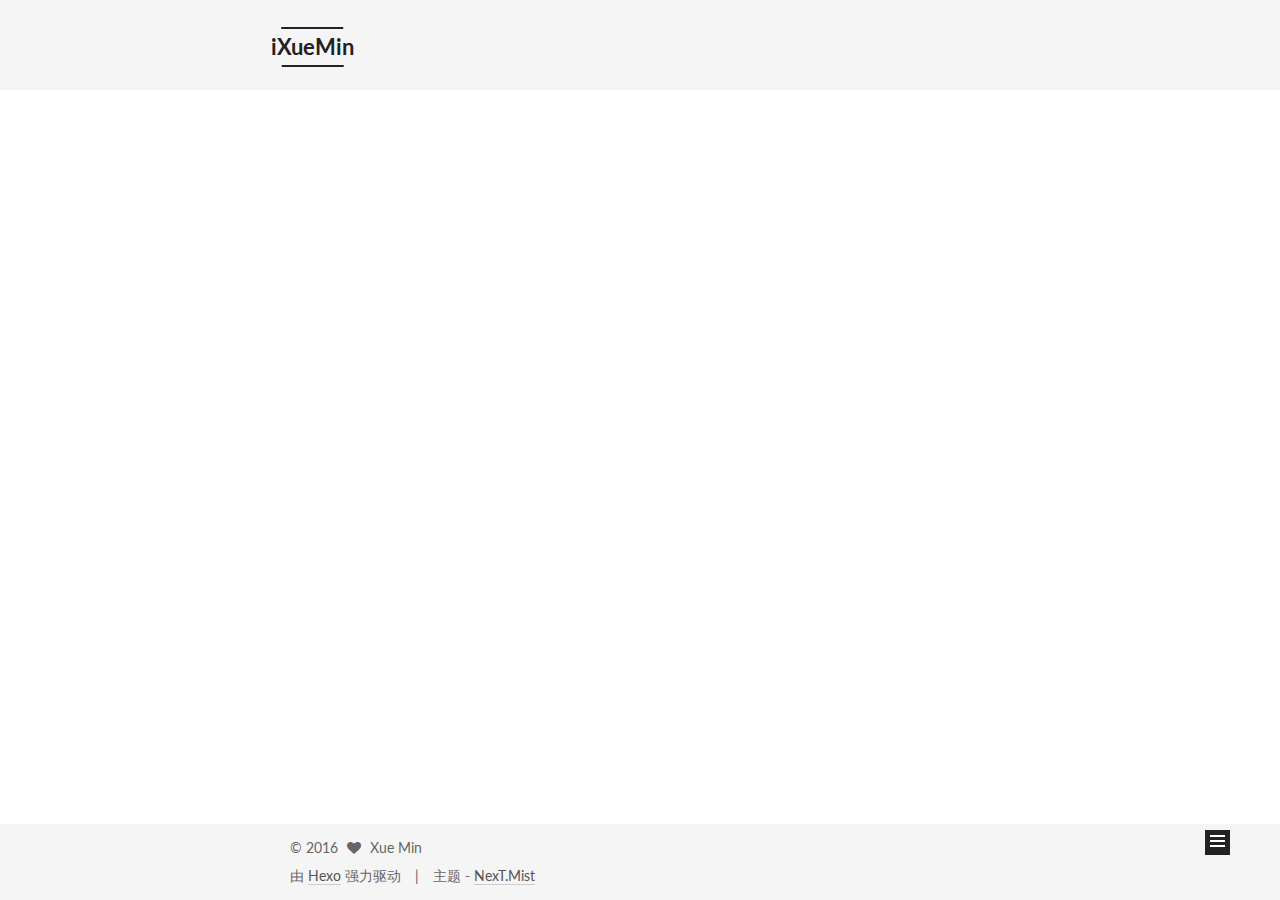
==== commit db510841: "Site updated: 2016-06-29 01:53:55" ====
--- a/index.html
+++ b/index.html
@@ -238,192 +238,6 @@
             
               
                 
-                <a class="post-title-link" href="/2016/06/28/weird/" itemprop="url">
-                  weird
-                </a>
-              
-            
-          </h1>
-        
-
-        <div class="post-meta">
-          <span class="post-time">
-            <span class="post-meta-item-icon">
-              <i class="fa fa-calendar-o"></i>
-            </span>
-            <span class="post-meta-item-text">发表于</span>
-            <time itemprop="dateCreated" datetime="2016-06-28T23:56:43+08:00" content="2016-06-28">
-              2016-06-28
-            </time>
-          </span>
-
-          
-
-          
-            
-          
-
-          
-
-          
-          
-
-          
-        </div>
-      </header>
-    
-
-
-    <div class="post-body" itemprop="articleBody">
-
-      
-      
-
-      
-        
-          
-            <h2 id="This-is-a-weird-post"><a href="#This-is-a-weird-post" class="headerlink" title="This is a weird post."></a>This is a weird post.</h2>
-          
-        
-      
-    </div>
-
-    <div>
-      
-    </div>
-
-    <div>
-      
-    </div>
-
-    <footer class="post-footer">
-      
-
-      
-
-      
-      
-        <div class="post-eof"></div>
-      
-    </footer>
-  </article>
-
-
-    
-      
-
-  
-  
-
-  
-  
-  
-
-  <article class="post post-type-normal " itemscope itemtype="http://schema.org/Article">
-
-    
-      <header class="post-header">
-
-        
-        
-          <h1 class="post-title" itemprop="name headline">
-            
-            
-              
-                
-                <a class="post-title-link" href="/2016/06/28/alias/" itemprop="url">
-                  alias
-                </a>
-              
-            
-          </h1>
-        
-
-        <div class="post-meta">
-          <span class="post-time">
-            <span class="post-meta-item-icon">
-              <i class="fa fa-calendar-o"></i>
-            </span>
-            <span class="post-meta-item-text">发表于</span>
-            <time itemprop="dateCreated" datetime="2016-06-28T23:55:37+08:00" content="2016-06-28">
-              2016-06-28
-            </time>
-          </span>
-
-          
-
-          
-            
-          
-
-          
-
-          
-          
-
-          
-        </div>
-      </header>
-    
-
-
-    <div class="post-body" itemprop="articleBody">
-
-      
-      
-
-      
-        
-          
-            <h2 id="This-is-an-alias-post"><a href="#This-is-an-alias-post" class="headerlink" title="This is an alias post"></a>This is an alias post</h2>
-          
-        
-      
-    </div>
-
-    <div>
-      
-    </div>
-
-    <div>
-      
-    </div>
-
-    <footer class="post-footer">
-      
-
-      
-
-      
-      
-        <div class="post-eof"></div>
-      
-    </footer>
-  </article>
-
-
-    
-      
-
-  
-  
-
-  
-  
-  
-
-  <article class="post post-type-normal " itemscope itemtype="http://schema.org/Article">
-
-    
-      <header class="post-header">
-
-        
-        
-          <h1 class="post-title" itemprop="name headline">
-            
-            
-              
-                
                 <a class="post-title-link" href="/2016/06/28/Post/" itemprop="url">
                   Post
                 </a>
@@ -633,7 +447,7 @@
         <nav class="site-state motion-element">
           <div class="site-state-item site-state-posts">
             <a href="/archives">
-              <span class="site-state-item-count">4</span>
+              <span class="site-state-item-count">2</span>
               <span class="site-state-item-name">日志</span>
             </a>
           </div>
--- a/css/main.css
+++ b/css/main.css
@@ -1548,7 +1548,7 @@
   width: 4px;
   height: 4px;
   border-radius: 50%;
-  background: #fff;
+  background: #df65e3;
 }
 .links-of-blogroll {
   font-size: 13px;
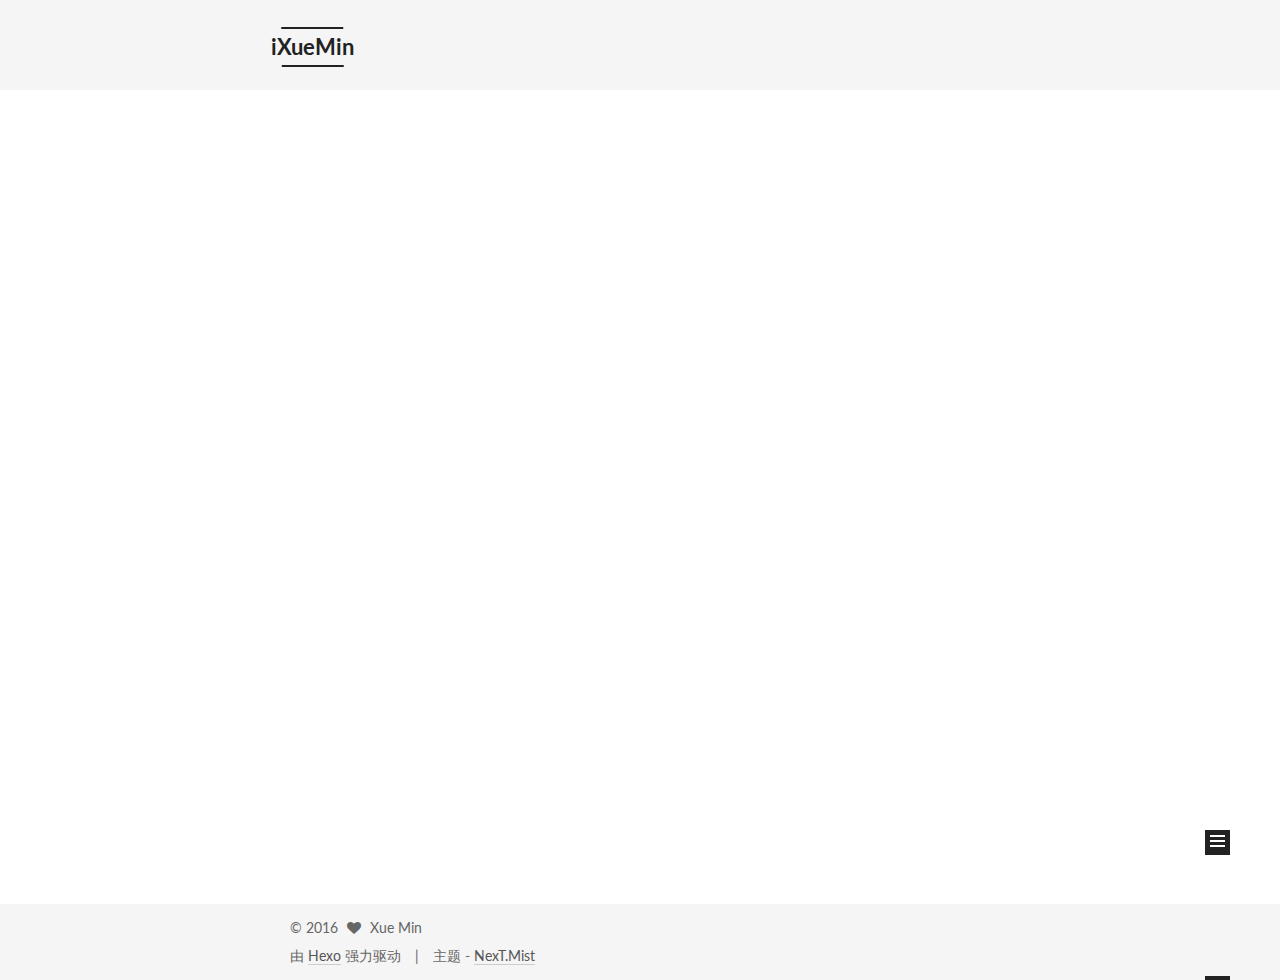
==== commit 9cc478d9: "Site updated: 2016-06-29 02:40:37" ====
--- a/index.html
+++ b/index.html
@@ -375,11 +375,13 @@
 
       
         
-          
-            <p>This is my first post using Hexo.</p>
-<h2 id="Just-a-test-blog"><a href="#Just-a-test-blog" class="headerlink" title="Just a test blog"></a>Just a test blog</h2><p>Solely used for the purpose of testing the new static site generator: Hexo.</p>
-
-          
+          <p>This is my first post using Hexo.</p>
+<h2 id="Just-a-test-blog"><a href="#Just-a-test-blog" class="headerlink" title="Just a test blog"></a>Just a test blog</h2><p>Solely used for the purpose of testing the new static site generator: Hexo.<br>olely used for the purpose of testing the new static site generator: Hexo.<br>olely used for the purpose of testing the new static site generator: Hexo.<br>olely used for the purpose of testing the new static site generator: Hexo.<br>
+          <div class="post-more-link text-center">
+            <a class="btn" href="/2016/06/28/hello-world/#more" rel="contents">
+              阅读全文 &raquo;
+            </a>
+          </div>
         
       
     </div>
--- a/css/main.css
+++ b/css/main.css
@@ -1548,7 +1548,7 @@
   width: 4px;
   height: 4px;
   border-radius: 50%;
-  background: #df65e3;
+  background: #901fbd;
 }
 .links-of-blogroll {
   font-size: 13px;
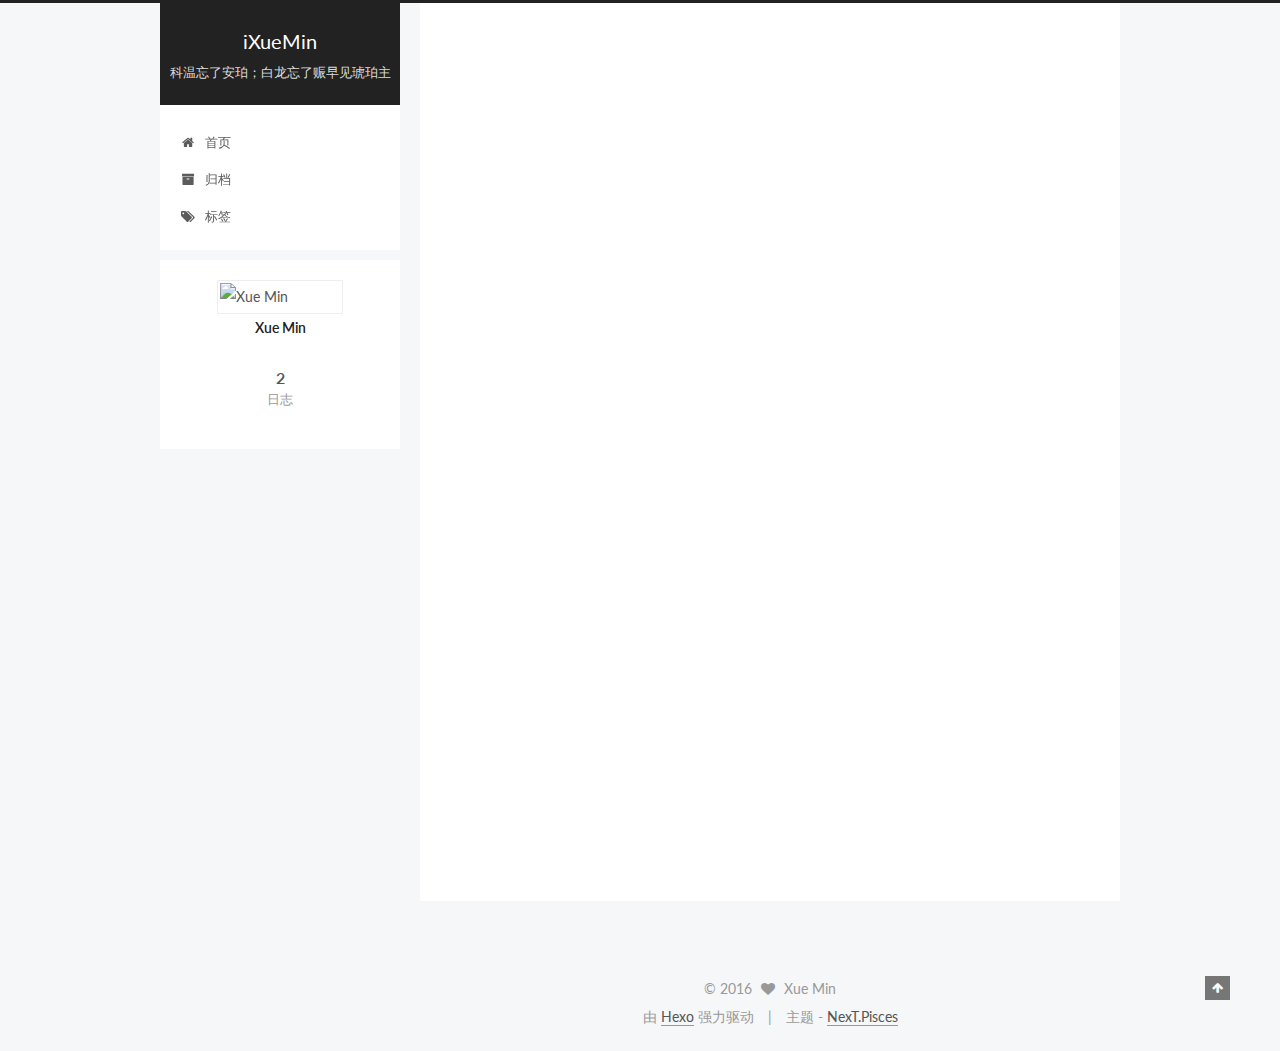
==== commit efbc2de6: "Site updated: 2016-06-29 02:46:48" ====
--- a/index.html
+++ b/index.html
@@ -5,7 +5,7 @@
   
 
 
-<html class="theme-next mist use-motion">
+<html class="theme-next pisces use-motion">
 <head>
   <meta charset="UTF-8"/>
 <meta http-equiv="X-UA-Compatible" content="IE=edge,chrome=1" />
@@ -99,7 +99,7 @@
 <script type="text/javascript" id="hexo.configuration">
   var NexT = window.NexT || {};
   var CONFIG = {
-    scheme: 'Mist',
+    scheme: 'Pisces',
     sidebar: {"position":"left","display":"post"},
     fancybox: true,
     motion: true,
@@ -503,7 +503,7 @@
 <div class="theme-info">
   主题 -
   <a class="theme-link" href="https://github.com/iissnan/hexo-theme-next">
-    NexT.Mist
+    NexT.Pisces
   </a>
 </div>
 
@@ -569,6 +569,13 @@
   
   
 
+
+  <script type="text/javascript" src="/js/src/affix.js?v=5.0.1"></script>
+
+  <script type="text/javascript" src="/js/src/schemes/pisces.js?v=5.0.1"></script>
+
+
+
   
 
   
--- a/css/main.css
+++ b/css/main.css
@@ -226,51 +226,51 @@
   margin: 20px 0 15px;
 }
 h1 {
-  font-size: 24px;
+  font-size: 22px;
 }
 @media (max-width: 767px) {
   h1 {
-    font-size: 20px;
+    font-size: 18px;
   }
 }
 h2 {
-  font-size: 22px;
+  font-size: 20px;
 }
 @media (max-width: 767px) {
   h2 {
-    font-size: 18px;
+    font-size: 16px;
   }
 }
 h3 {
-  font-size: 20px;
+  font-size: 18px;
 }
 @media (max-width: 767px) {
   h3 {
-    font-size: 16px;
+    font-size: 14px;
   }
 }
 h4 {
-  font-size: 18px;
+  font-size: 16px;
 }
 @media (max-width: 767px) {
   h4 {
-    font-size: 14px;
+    font-size: 12px;
   }
 }
 h5 {
-  font-size: 16px;
+  font-size: 14px;
 }
 @media (max-width: 767px) {
   h5 {
-    font-size: 12px;
+    font-size: 10px;
   }
 }
 h6 {
-  font-size: 14px;
+  font-size: 12px;
 }
 @media (max-width: 767px) {
   h6 {
-    font-size: 10px;
+    font-size: 8px;
   }
 }
 p {
@@ -728,7 +728,7 @@
   font-size: 14px;
   color: #fff;
   background: #222;
-  border: 2px solid #222;
+  border: 2px solid #555;
   text-decoration: none;
   border-radius: 0;
   transition-property: background-color;
@@ -739,8 +739,8 @@
 .btn:hover,
 .post-more-link .btn:hover {
   border-color: #222;
-  color: #222;
-  background: #fff;
+  color: #fff;
+  background: #222;
 }
 .btn-bar {
   display: block;
@@ -845,7 +845,7 @@
   width: 25px;
   background: #222;
   font-size: 12px;
-  opacity: 1;
+  opacity: 0.6;
   color: #fff;
   cursor: pointer;
   text-align: center;
@@ -866,7 +866,7 @@
   }
 }
 .back-to-top.back-to-top-on {
-  bottom: 19px;
+  bottom: 40px;
 }
 .header {
   background: #fff;
@@ -880,7 +880,7 @@
 }
 .site-meta {
   margin: 0;
-  text-align: left;
+  text-align: center;
 }
 @media (max-width: 767px) {
   .site-meta {
@@ -891,12 +891,12 @@
   position: relative;
   display: inline-block;
   padding: 0 40px;
-  color: #222;
+  color: #fff;
   background: #222;
   border-bottom: none;
 }
 .brand:hover {
-  color: #222;
+  color: #fff;
 }
 .logo {
   display: inline-block;
@@ -915,7 +915,7 @@
 .site-subtitle {
   margin-top: 10px;
   font-size: 13px;
-  color: #999;
+  color: #ddd;
 }
 .use-motion .brand {
   opacity: 0;
@@ -988,7 +988,8 @@
   transition-timing-function: ease-in-out;
   transition-delay: 0s;
 }
-.menu .menu-item a:hover {
+.menu .menu-item a:hover,
+.menu-item-active a {
   border-bottom-color: #222;
 }
 .menu .menu-item .fa {
@@ -1110,7 +1111,7 @@
 .posts-collapse {
   position: relative;
   z-index: 1010;
-  margin-left: 0;
+  margin-left: 55px;
 }
 .posts-collapse::after {
   content: " ";
@@ -1216,7 +1217,7 @@
   font-size: 26px;
   text-align: center;
   word-break: break-word;
-  font-weight: 400;
+  font-weight: 300;
 }
 @media (max-width: 767px) {
   .posts-expand .post-title {
@@ -1310,8 +1311,8 @@
 .post-more-link .btn {
   color: #555;
   font-size: 14px;
-  background: transparent;
-  border-radius: 0;
+  background: #fff;
+  border-radius: 2px;
   line-height: 2;
 }
 .posts-expand .post-tags {
@@ -1464,20 +1465,20 @@
   display: block;
   margin: 0 auto;
   padding: 2px;
-  max-width: 96px;
+  max-width: 120px;
   height: auto;
-  border: 2px solid #333;
+  border: 1px solid #eee;
 }
 .site-author-name {
-  margin: 5px 0 0;
+  margin: 0;
   text-align: center;
-  color: #f5f5f5;
-  font-weight: normal;
+  color: #222;
+  font-weight: 600;
 }
 .site-description {
-  margin-top: 5px;
+  margin-top: 0;
   text-align: center;
-  font-size: 14px;
+  font-size: 13px;
   color: #999;
 }
 .site-state {
@@ -1489,7 +1490,7 @@
 .site-state-item {
   display: inline-block;
   padding: 0 15px;
-  border-left: 1px solid #333;
+  border-left: 1px solid #eee;
 }
 .site-state-item:first-child {
   border-left: none;
@@ -1502,11 +1503,11 @@
   text-align: center;
   color: inherit;
   font-weight: 600;
-  font-size: 18px;
+  font-size: 16px;
 }
 .site-state-item-name {
   font-size: 13px;
-  color: inherit;
+  color: #999;
 }
 .feed-link {
   margin-top: 20px;
@@ -1548,7 +1549,7 @@
   width: 4px;
   height: 4px;
   border-radius: 50%;
-  background: #901fbd;
+  background: #706a3c;
 }
 .links-of-blogroll {
   font-size: 13px;
@@ -1577,7 +1578,7 @@
   color: #555;
 }
 .sidebar-nav li:hover {
-  color: #f5f5f5;
+  color: #fc6423;
 }
 .page-post-detail .sidebar-nav-toc {
   padding: 0 5px;
@@ -1586,11 +1587,11 @@
   margin-left: 10px;
 }
 .sidebar-nav .sidebar-nav-active {
-  color: #87daff;
-  border-bottom-color: #87daff;
+  color: #fc6423;
+  border-bottom-color: #fc6423;
 }
 .sidebar-nav .sidebar-nav-active:hover {
-  color: #87daff;
+  color: #fc6423;
 }
 .sidebar-panel {
   display: none;
@@ -1623,12 +1624,12 @@
   transition-timing-function: ease-in-out;
   transition-delay: 0s;
   transition-property: all;
-  color: #999;
-  border-bottom-color: #555;
+  color: #666;
+  border-bottom-color: #ccc;
 }
 .post-toc ol a:hover {
-  color: #ccc;
-  border-bottom-color: #ccc;
+  color: #000;
+  border-bottom-color: #000;
 }
 .post-toc .nav-item {
   overflow: hidden;
@@ -1649,14 +1650,14 @@
   display: block;
 }
 .post-toc .nav .active > a {
-  color: #87daff;
-  border-bottom-color: #87daff;
+  color: #fc6423;
+  border-bottom-color: #fc6423;
 }
 .post-toc .nav .active-current > a {
-  color: #87daff;
+  color: #fc6423;
 }
 .post-toc .nav .active-current > a:hover {
-  color: #87daff;
+  color: #fc6423;
 }
 .footer {
   font-size: 14px;
@@ -2034,6 +2035,28 @@
   top: 42%;
   color: #ccc;
 }
+.busuanzi-count:before {
+  content: " ";
+  float: left;
+  width: 260px;
+  min-height: 25px;
+}
+@media (min-width: 768px) and (max-width: 991px) {
+  .busuanzi-count {
+    width: auto;
+  }
+  .busuanzi-count:before {
+    display: none;
+  }
+}
+@media (max-width: 767px) {
+  .busuanzi-count {
+    width: auto;
+  }
+  .busuanzi-count:before {
+    display: none;
+  }
+}
 .site-uv,
 .site-pv,
 .page-pv {
@@ -2105,323 +2128,395 @@
   padding-left: 10px;
 }
 .page-post-detail .sidebar-toggle-line {
-  background: #87daff;
+  background: #fc6423;
 }
 .page-post-detail .comments {
   overflow: hidden;
 }
-h1,
-h2,
-h3,
-h4,
-h5,
-h6 {
-  margin: 20px 0 10px;
-}
-p {
-  margin: 0 0 25px 0;
-}
-a {
-  border-bottom-color: #ccc;
-}
-hr {
-  margin: 20px 0;
-  height: 2px;
-}
-.main-inner {
-  margin-top: 80px;
+body {
+  background: #f5f7f9;
+}
+@media (min-width: 992px) {
+  .full-image.full-image.full-image {
+    max-width: none;
+    width: 118%;
+    margin: 0 -9%;
+  }
 }
 .header {
-  background: #f5f5f5;
+  position: relative;
+  margin: 0 auto;
+  width: 960px;
+}
+@media (min-width: 768px) and (max-width: 991px) {
+  .header {
+    width: auto;
+  }
+}
+@media (max-width: 767px) {
+  .header {
+    width: auto;
+  }
 }
 .header-inner {
-  padding: 25px 0 20px;
-}
-.header-inner:before,
-.header-inner:after {
+  position: absolute;
+  top: 0;
+  overflow: hidden;
+  padding: 0;
+  width: 240px;
+  background: #fff;
+}
+@media (min-width: 1600px) {
+  .container .header-inner {
+    width: 240px;
+  }
+}
+@media (min-width: 768px) and (max-width: 991px) {
+  .header-inner {
+    position: relative;
+    width: auto;
+  }
+}
+@media (max-width: 767px) {
+  .header-inner {
+    position: relative;
+    width: auto;
+  }
+}
+.main:before,
+.main:after {
   content: " ";
   display: table;
 }
-.header-inner:after {
+.main:after {
   clear: both;
 }
-@media (max-width: 767px) {
-  .header-inner {
+@media (min-width: 768px) and (max-width: 991px) {
+  .main {
+    padding-bottom: 100px;
+  }
+}
+@media (max-width: 767px) {
+  .main {
+    padding-bottom: 100px;
+  }
+}
+.container .main-inner {
+  width: 960px;
+}
+@media (min-width: 768px) and (max-width: 991px) {
+  .container .main-inner {
     width: auto;
-    margin-bottom: 50px;
-    padding: 10px;
-  }
+  }
+}
+@media (max-width: 767px) {
+  .container .main-inner {
+    width: auto;
+  }
+}
+.content-wrap {
+  float: right;
+  box-sizing: border-box;
+  padding: 40px;
+  width: 700px;
+  background: #fff;
+  min-height: 700px;
+}
+@media (min-width: 768px) and (max-width: 991px) {
+  .content-wrap {
+    width: 100%;
+    padding: 20px;
+  }
+}
+@media (max-width: 767px) {
+  .content-wrap {
+    width: 100%;
+    padding: 20px;
+    min-height: auto;
+  }
+}
+.sidebar {
+  position: static;
+  float: left;
+  margin-top: 300px;
+  width: 240px;
+  background: #fff;
+  box-shadow: none;
+}
+@media (min-width: 768px) and (max-width: 991px) {
+  .sidebar {
+    display: none;
+  }
+}
+@media (max-width: 767px) {
+  .sidebar {
+    display: none;
+  }
+}
+.sidebar-toggle {
+  display: none;
+}
+.footer-inner {
+  width: 960px;
+}
+.footer-inner:before {
+  content: " ";
+  float: left;
+  width: 260px;
+  min-height: 50px;
+}
+@media (min-width: 768px) and (max-width: 991px) {
+  .footer-inner {
+    width: auto;
+  }
+  .footer-inner:before {
+    display: none;
+  }
+}
+@media (max-width: 767px) {
+  .footer-inner {
+    width: auto;
+  }
+  .footer-inner:before {
+    display: none;
+  }
+}
+.sidebar-position-right .header-inner {
+  right: 0;
+}
+.sidebar-position-right .content-wrap {
+  float: left;
+}
+.sidebar-position-right .sidebar {
+  float: right;
+}
+.sidebar-position-right .footer-inner:before {
+  float: right;
 }
 .site-meta {
-  float: left;
-  margin-left: -20px;
-  line-height: normal;
-}
-@media (max-width: 767px) {
+  padding: 20px 0;
+  color: #fff;
+  background: #222;
+}
+@media (min-width: 768px) and (max-width: 991px) {
   .site-meta {
-    margin-left: 10px;
-  }
-}
-.site-meta .brand {
-  padding: 2px 1px;
+    box-shadow: 0 0 16px rgba(0,0,0,0.5);
+  }
+}
+@media (max-width: 767px) {
+  .site-meta {
+    box-shadow: 0 0 16px rgba(0,0,0,0.5);
+  }
+}
+.brand {
+  display: block;
+  padding: 0;
   background: none;
 }
-@media (max-width: 767px) {
-  .site-meta .brand {
-    display: block;
-  }
-}
-.site-meta .logo {
-  display: none;
-}
-.site-meta .site-title {
-  font-size: 22px;
-  font-weight: bolder;
-}
-@media (max-width: 767px) {
-  .site-meta .site-title {
-    line-height: 34px;
-  }
-}
-.logo-line-before,
-.logo-line-after {
-  display: block;
-  overflow: hidden;
-  margin: 0 auto;
-  width: 75%;
-}
-@media (max-width: 767px) {
-  .logo-line-before,
-  .logo-line-after {
-    display: none;
-  }
-}
-.logo-line-before i,
-.logo-line-after i {
-  position: relative;
-  display: block;
-  height: 2px;
-  background: #222;
-}
-@media (max-width: 767px) {
-  .logo-line-before i,
-  .logo-line-after i {
-    height: 3px;
-  }
-}
-.use-motion .logo-line-before i {
-  left: -100%;
-}
-.use-motion .logo-line-after i {
-  right: -100%;
+.brand:hover {
+  color: #fff;
 }
 .site-subtitle {
-  display: none;
-}
-.site-nav-toggle {
-  position: static;
-  float: right;
-}
-.menu {
-  float: right;
-  margin: 8px 0 0 0;
-}
-@media (max-width: 767px) {
-  .menu {
-    margin: 20px 0 0 0;
-    padding: 0;
-  }
-}
-.menu br {
-  display: none;
-}
-.menu .menu-item {
   margin: 0;
-}
-@media (max-width: 767px) {
-  .menu .menu-item {
-    display: block;
-  }
-}
-.menu .menu-item a {
-  padding: 0 10px;
-  background: none;
-  border: none;
-  border-radius: 2px;
-  transition-property: background;
-}
-@media (max-width: 767px) {
-  .menu .menu-item a {
-    text-align: left;
-  }
-}
-.menu .menu-item a:hover {
-  background: #e1e1e1;
-}
-.menu a::before {
-  display: none;
-}
-@media (max-width: 767px) {
-  .menu a::before {
-    display: block;
-  }
-}
-@media (max-width: 767px) {
-  .menu {
-    float: none;
-  }
 }
 .site-search form {
   display: none;
 }
-.posts-expand {
-  padding-top: 0;
-}
-.posts-expand .post-title,
-.posts-expand .post-meta {
+.site-nav {
+  border-top: none;
+}
+@media (min-width: 768px) and (max-width: 991px) {
+  .site-nav {
+    display: none !important;
+  }
+}
+@media (min-width: 768px) and (max-width: 991px) {
+  .site-nav-on {
+    display: block !important;
+  }
+}
+.menu .menu-item {
+  display: block;
+  margin: 0;
+  list-style: none;
+}
+.menu .menu-item a {
+  position: relative;
+  box-sizing: border-box;
+  padding: 5px 20px;
   text-align: left;
-}
-@media (max-width: 767px) {
-  .posts-expand .post-title,
-  .posts-expand .post-meta {
-    text-align: center;
-  }
-}
-.posts-expand .post-eof {
+  line-height: inherit;
+  transition-property: background-color;
+  transition-duration: 0.2s;
+  transition-timing-function: ease-in-out;
+  transition-delay: 0s;
+}
+.menu .menu-item a:hover,
+.menu-item-active a {
+  background: #f9f9f9;
+  border-bottom-color: #fff;
+}
+.menu .menu-item br {
   display: none;
 }
-.posts-expand .post {
-  margin-top: 120px;
-}
-.posts-expand .post:first-child {
+.menu-item-active a:after {
+  content: " ";
+  position: absolute;
+  top: 50%;
+  margin-top: -3px;
+  right: 15px;
+  width: 6px;
+  height: 6px;
+  border-radius: 50%;
+  background-color: #bbb;
+}
+.btn-bar {
+  background-color: #fff;
+}
+.site-nav-toggle {
+  top: 20px;
+  left: 20px;
+}
+@media (min-width: 768px) and (max-width: 991px) {
+  .site-nav-toggle {
+    display: block;
+  }
+}
+.use-motion .sidebar .motion-element {
+  opacity: 1;
+}
+.sidebar {
+  display: none;
+  right: auto;
+  bottom: auto;
+  -webkit-transform: none;
+}
+.sidebar-inner {
+  box-sizing: border-box;
+  width: 240px;
+  color: #555;
+  background: #fff;
+}
+.sidebar-inner.affix {
+  position: fixed;
+  top: 0;
+}
+.site-overview {
+  margin: 0 2px;
+  text-align: left;
+}
+.site-author:before,
+.site-author:after {
+  content: " ";
+  display: table;
+}
+.site-author:after {
+  clear: both;
+}
+.sidebar a {
+  color: #555;
+}
+.sidebar a:hover {
+  color: #222;
+}
+.links-of-author-item a:before {
+  display: none;
+}
+.links-of-author-item a {
+  border-bottom: none;
+  text-decoration: underline;
+}
+.feed-link {
+  border-top: 1px dotted #ccc;
+  border-bottom: 1px dotted #ccc;
+  text-align: center;
+}
+.feed-link a {
+  display: block;
+  color: #fc6423;
+  border: none;
+}
+.feed-link a:hover {
+  background: none;
+  color: #e34603;
+}
+.feed-link a:hover i {
+  color: #e34603;
+}
+.links-of-author:before,
+.links-of-author:after {
+  content: " ";
+  display: table;
+}
+.links-of-author:after {
+  clear: both;
+}
+.links-of-author-item {
+  float: left;
+  margin: 5px 0 0;
+  width: 50%;
+}
+.links-of-author-item a {
+  box-sizing: border-box;
+  display: inline-block;
+  margin-right: 0;
+  margin-bottom: 0;
+  padding: 0 5px;
+  overflow: hidden;
+  white-space: nowrap;
+  text-overflow: ellipsis;
+}
+.links-of-author-item a {
+  display: block;
+  text-decoration: none;
+}
+.links-of-author-item a:hover {
+  border-radius: 4px;
+  background: #eee;
+}
+.links-of-author-item .fa {
+  margin-right: 2px;
+  font-size: 16px;
+}
+.links-of-author-item .fa-globe {
+  font-size: 15px;
+}
+.links-of-blogroll {
+  margin-top: 20px;
+  padding: 3px 0 0;
+  border-top: 1px dotted #ccc;
+}
+.links-of-blogroll-title {
   margin-top: 0;
 }
-.posts-expand .post-meta {
-  margin-top: 5px;
-  margin-bottom: 20px;
-}
-.posts-expand .post-title {
-  position: relative;
-  font-size: 26px;
-  font-weight: 400;
-}
-@media (max-width: 767px) {
-  .posts-expand .post-title {
-    font-size: 20px;
-  }
-}
-@media (min-width: 1600px) {
-  .posts-expand .post-title {
-    font-size: 26px;
-  }
-}
-.posts-expand .post-title:hover:before {
-  background: #222;
-}
-.posts-expand .post-body img {
-  margin: 0;
-}
-.posts-expand .post-tags {
-  text-align: left;
-}
-.posts-expand .post-tags a {
-  padding: 1px 5px;
-  background: #f5f5f5;
-  border-bottom: none;
-}
-.posts-expand .post-tags a:hover {
-  background: #ccc;
-}
-.posts-expand .post-nav {
-  margin-top: 40px;
-}
-.post-more-link {
-  margin-top: 20px;
-  text-align: left;
-}
-.post-more-link a {
+.links-of-blogroll-item {
   padding: 0;
-  font-size: 14px;
-  color: #666;
-  background: none;
-  border: none;
-  border-bottom: 2px solid #666;
-  transition-property: border;
-}
-@media (max-width: 767px) {
-  .post-more-link a {
-    font-size: 12px;
-  }
-}
-@media (min-width: 1600px) {
-  .post-more-link a {
-    font-size: 16px;
-  }
-}
-.post-more-link a:hover {
-  border-bottom-color: #222;
+}
+.links-of-blogroll-inline:before,
+.links-of-blogroll-inline:after {
+  content: " ";
+  display: table;
+}
+.links-of-blogroll-inline:after {
+  clear: both;
 }
 .links-of-blogroll-inline .links-of-blogroll-item {
-  display: inline-block;
-}
-.btn {
-  padding: 0 10px;
-  border-width: 2px;
-  border-radius: 0;
-}
-.headband {
-  display: none;
-}
-.site-search {
-  position: relative;
-  float: right;
-  margin-top: 5px;
-  padding-top: 3px;
-}
-@media (max-width: 767px) {
-  .site-search {
-    float: none;
-    padding: 0 10px;
-  }
-}
-@media (max-width: 767px) {
-  .container .main-inner {
-    width: auto;
-  }
-}
-.page-post-detail .post-title,
-.page-post-detail .post-meta {
-  text-align: center;
-}
-.page-post-detail .post-title:before {
-  display: none;
-}
-.page-post-detail .post-meta {
-  margin-bottom: 60px;
-}
-.pagination {
-  margin: 120px 0 0;
-  text-align: left;
-}
-@media (max-width: 767px) {
-  .pagination {
-    margin: 80px 10px 0;
-    text-align: center;
-  }
-}
-.footer {
-  margin-top: 80px;
-  padding: 10px 0;
-  background: #f5f5f5;
-  color: #666;
-}
-.footer-inner {
-  margin: 0 auto;
-  text-align: left;
-}
-@media (max-width: 767px) {
-  .footer-inner {
-    width: auto;
-    text-align: center;
-  }
-}
+  float: left;
+  margin: 5px 0 0;
+  width: 50%;
+}
+.links-of-blogroll-inline .links-of-blogroll-item a {
+  box-sizing: border-box;
+  display: inline-block;
+  margin-right: 0;
+  margin-bottom: 0;
+  padding: 0 5px;
+  overflow: hidden;
+  white-space: nowrap;
+  text-overflow: ellipsis;
+}
+@media (max-width: 767px) {
+  .post-body {
+    text-align: justify;
+  }
+}
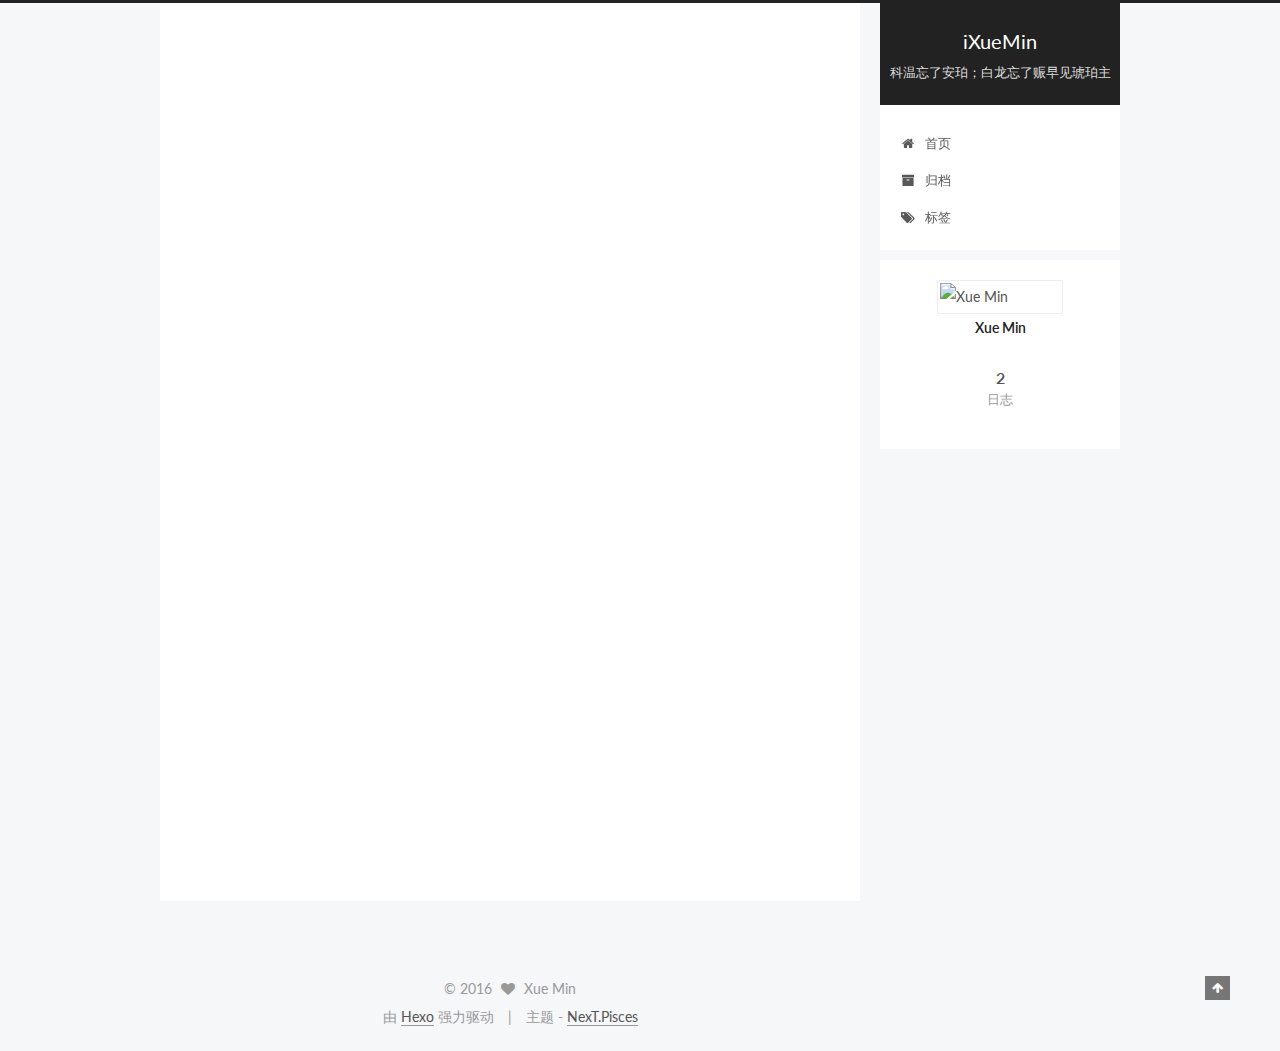
==== commit bbe0a75e: "Site updated: 2016-06-29 02:48:29" ====
--- a/index.html
+++ b/index.html
@@ -100,7 +100,7 @@
   var NexT = window.NexT || {};
   var CONFIG = {
     scheme: 'Pisces',
-    sidebar: {"position":"left","display":"post"},
+    sidebar: {"position":"right","display":"post"},
     fancybox: true,
     motion: true,
     duoshuo: {
@@ -136,7 +136,7 @@
     
   
 
-  <div class="container one-collumn sidebar-position-left 
+  <div class="container one-collumn sidebar-position-right 
    page-home 
  ">
     <div class="headband"></div>
--- a/css/main.css
+++ b/css/main.css
@@ -1549,7 +1549,7 @@
   width: 4px;
   height: 4px;
   border-radius: 50%;
-  background: #706a3c;
+  background: #4447a8;
 }
 .links-of-blogroll {
   font-size: 13px;
